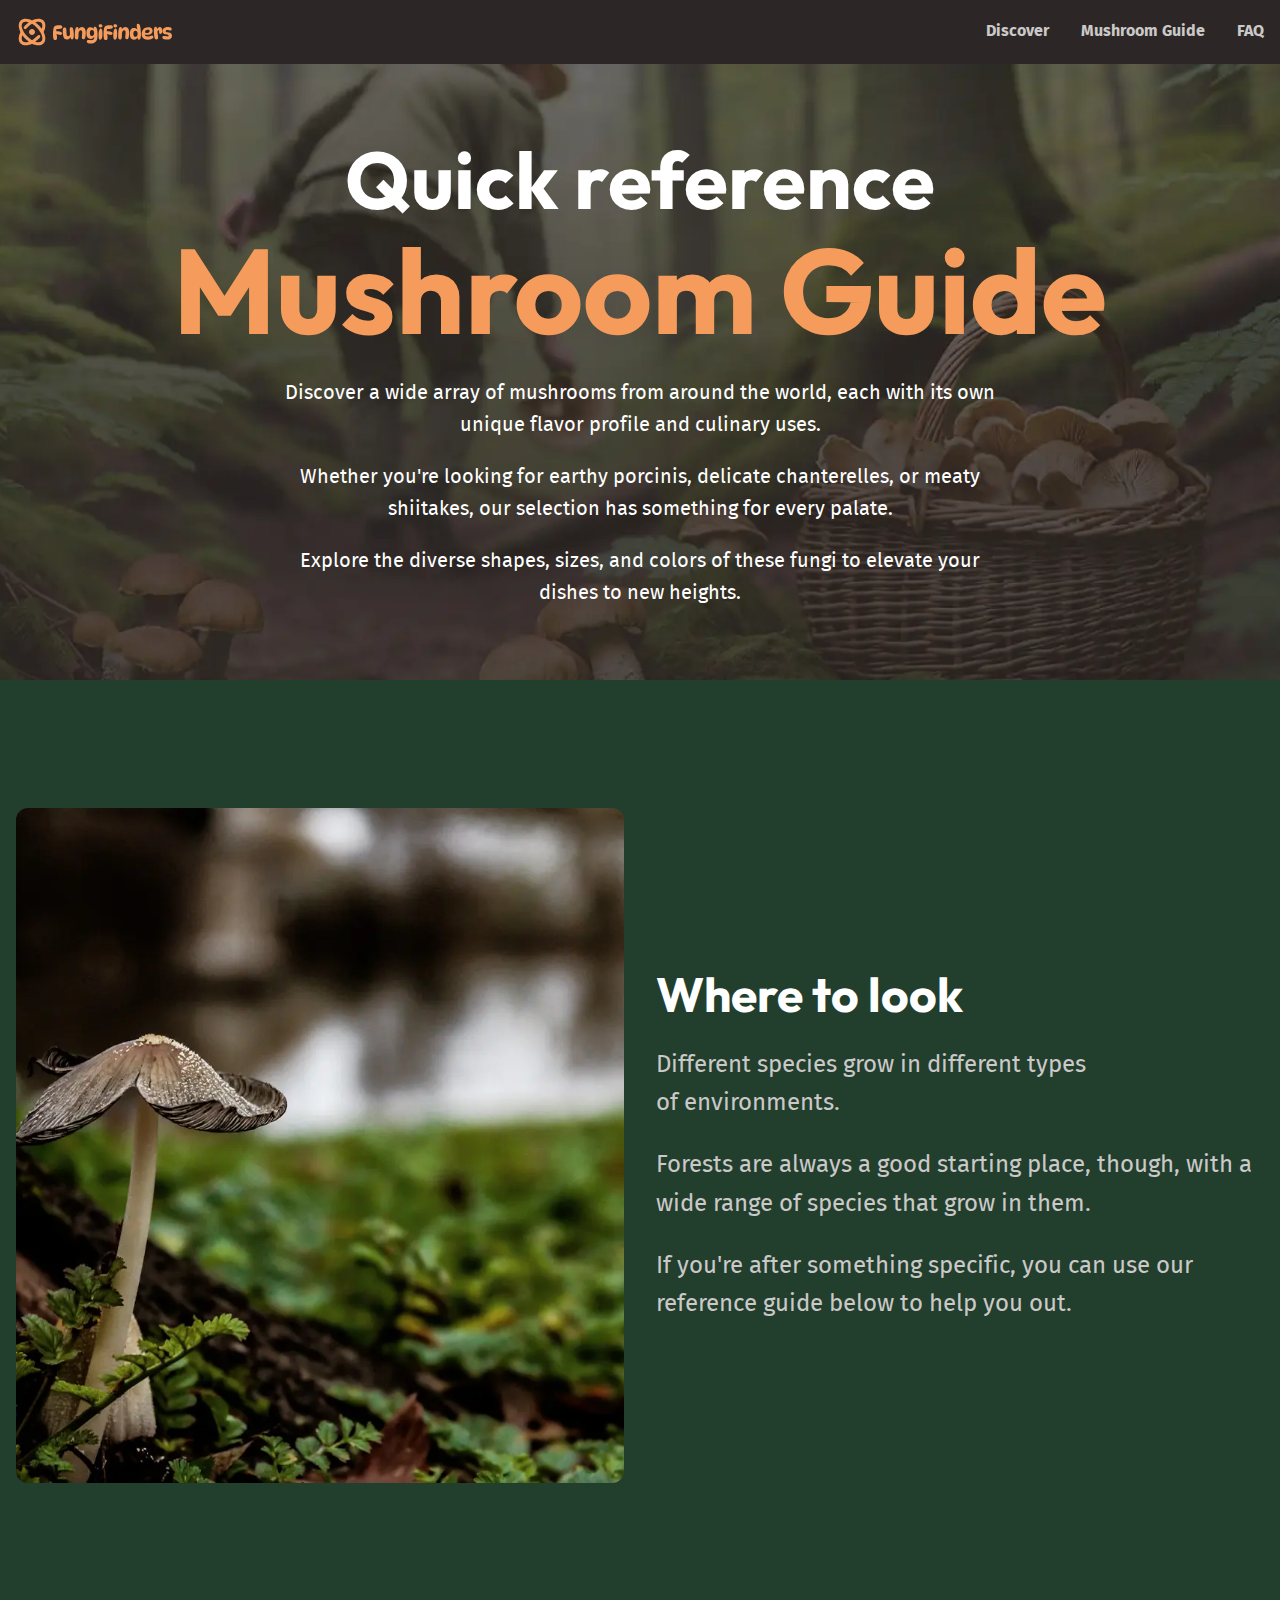
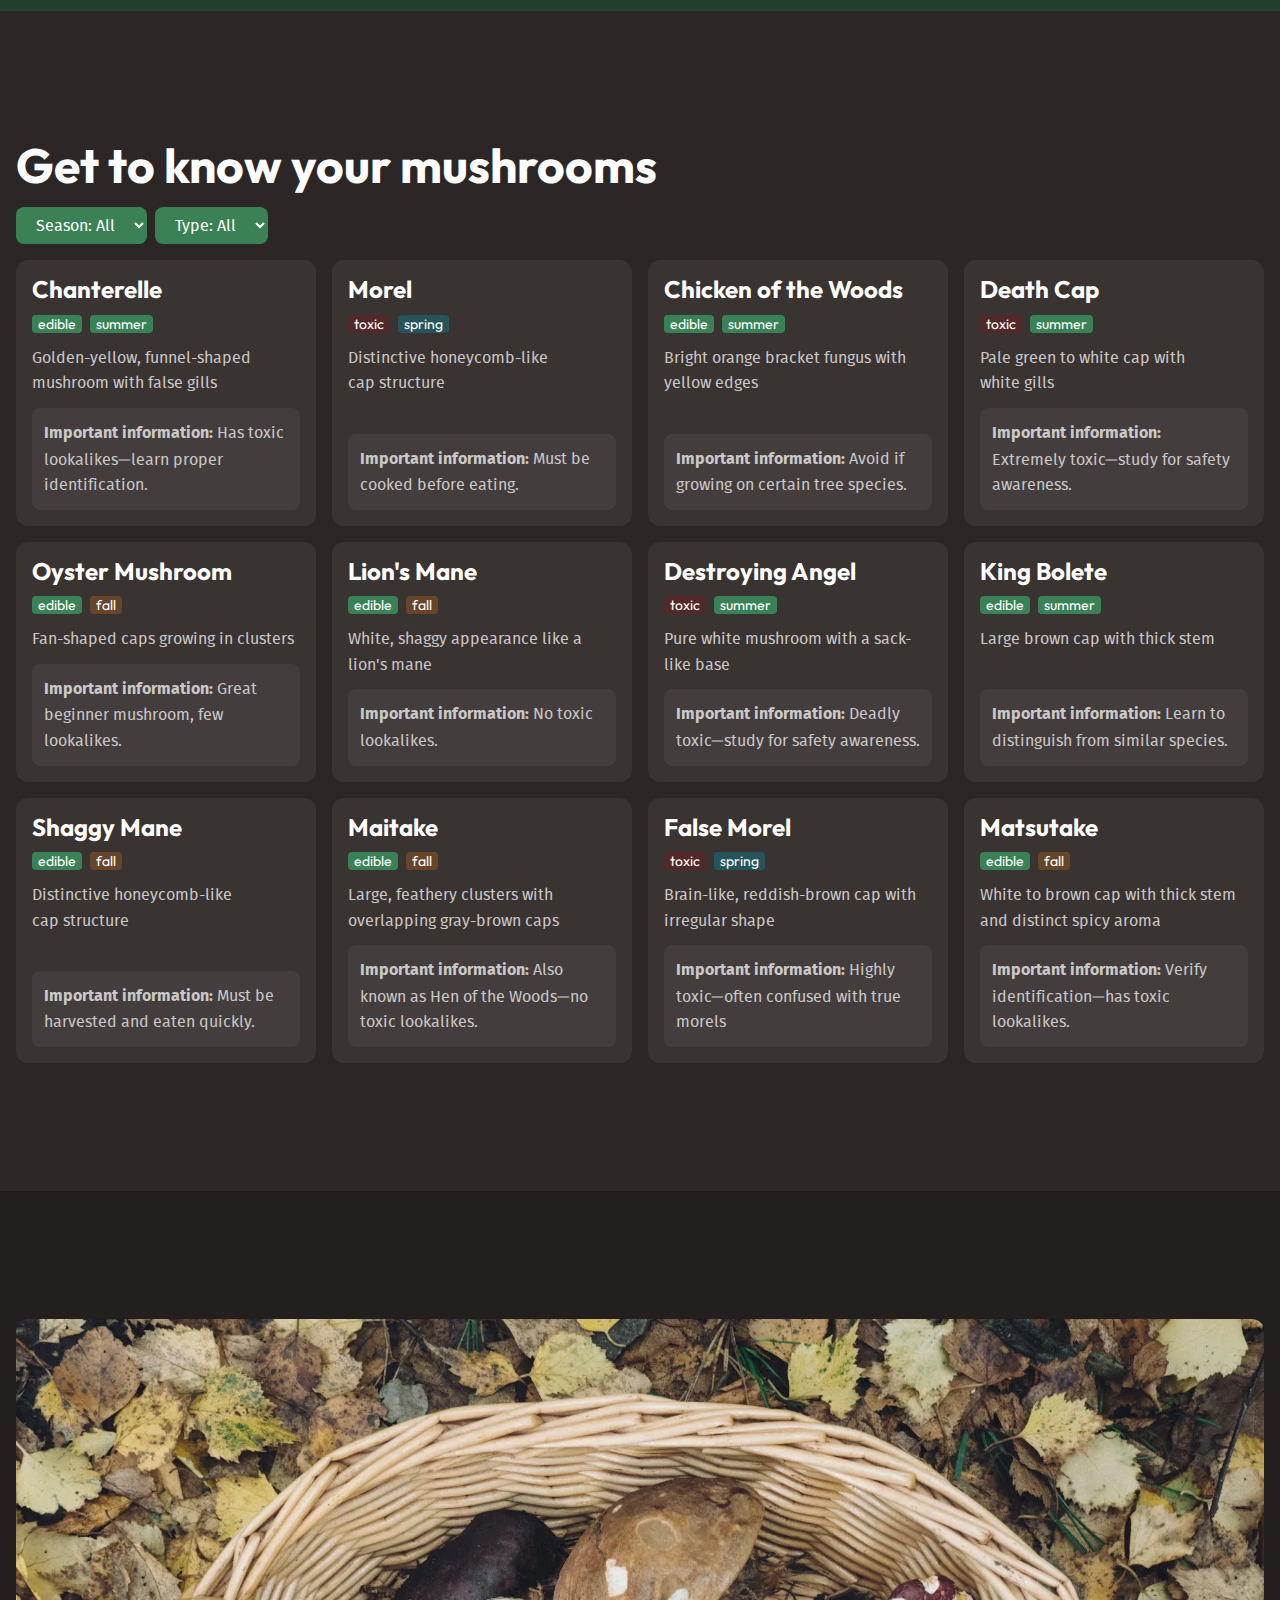
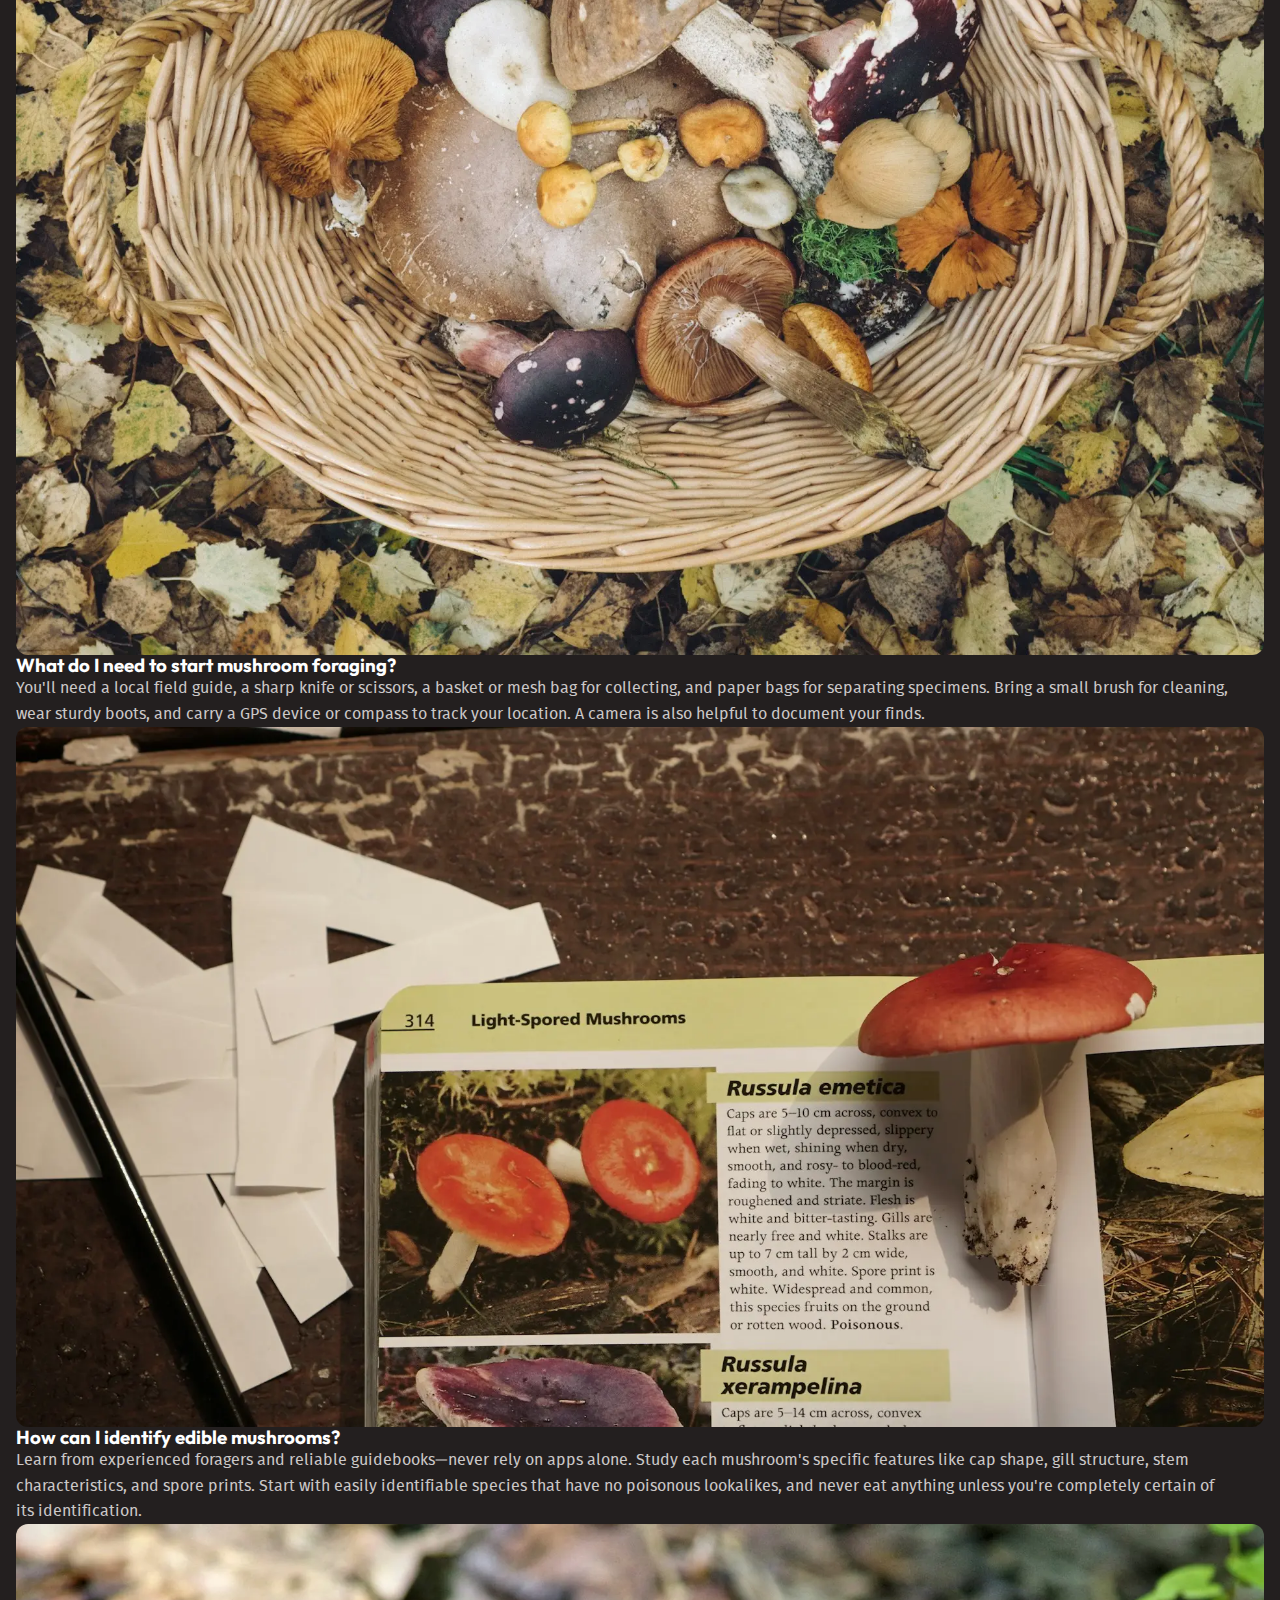
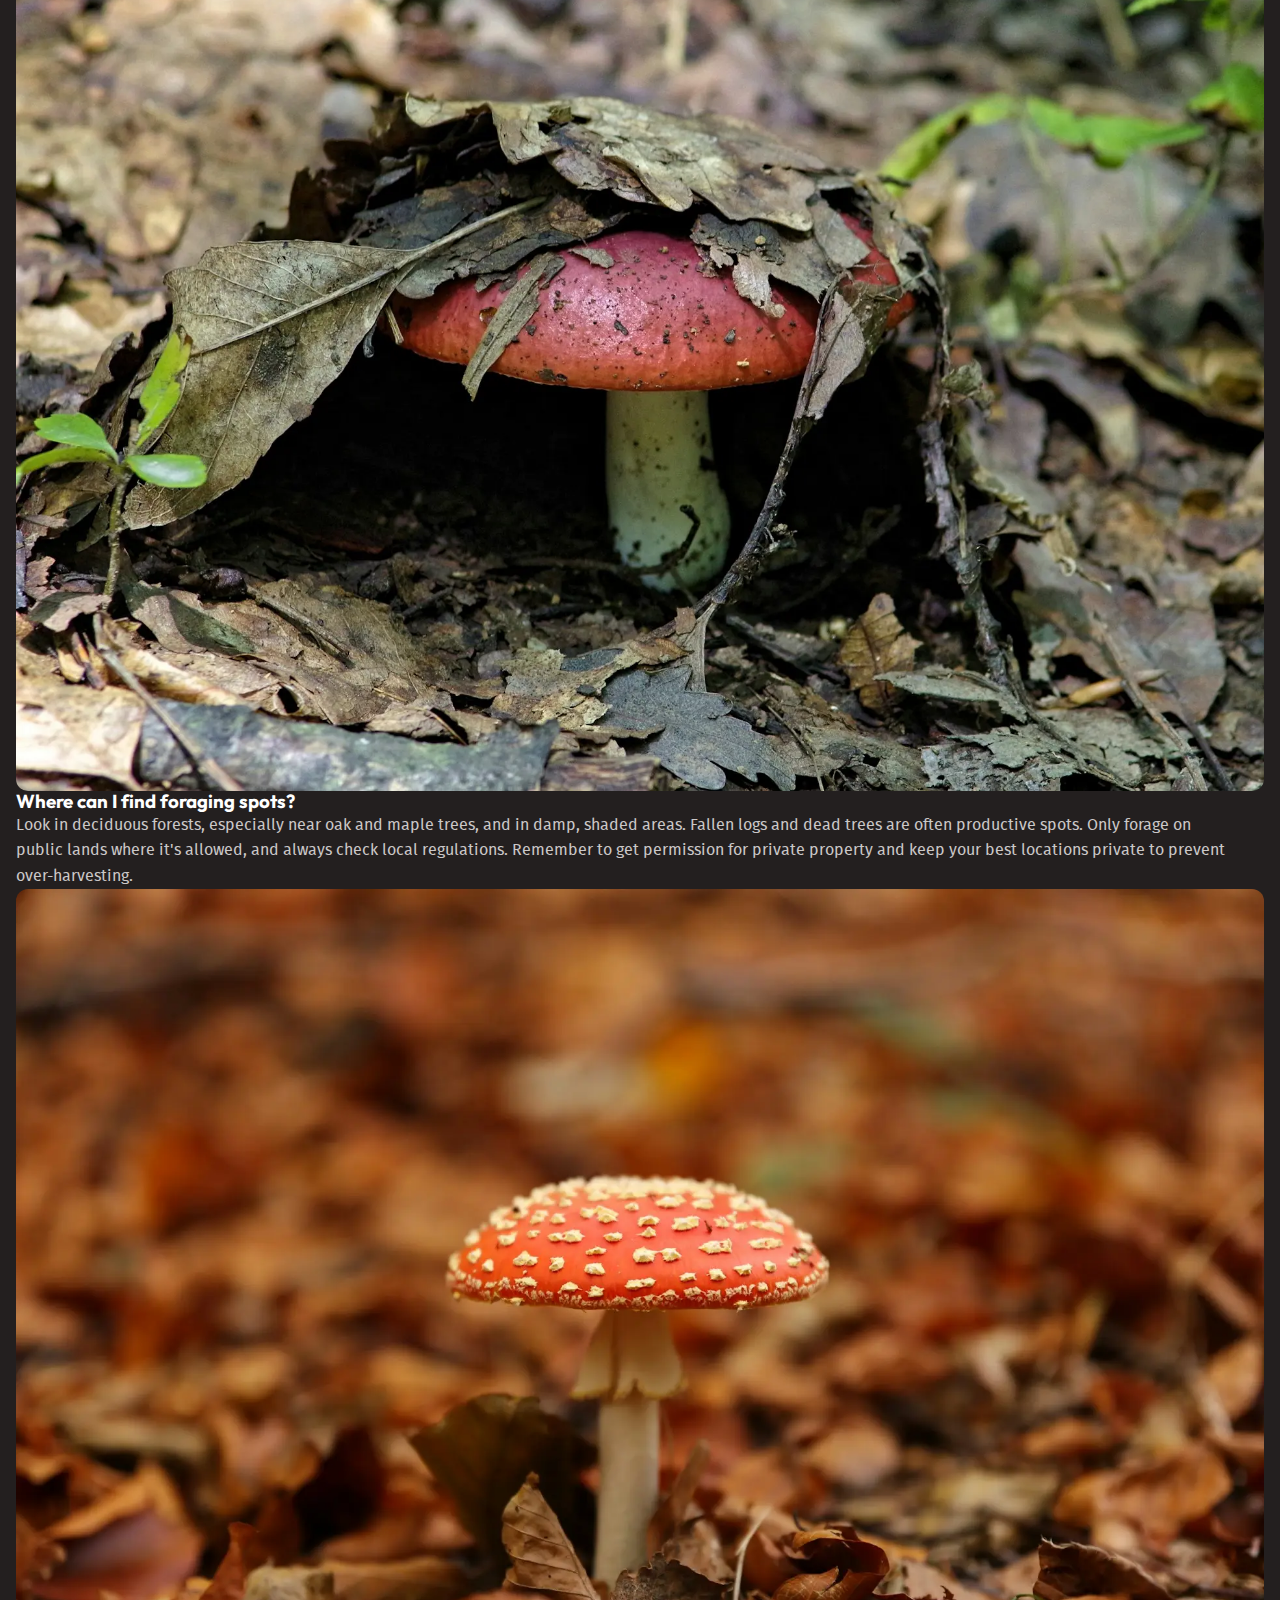
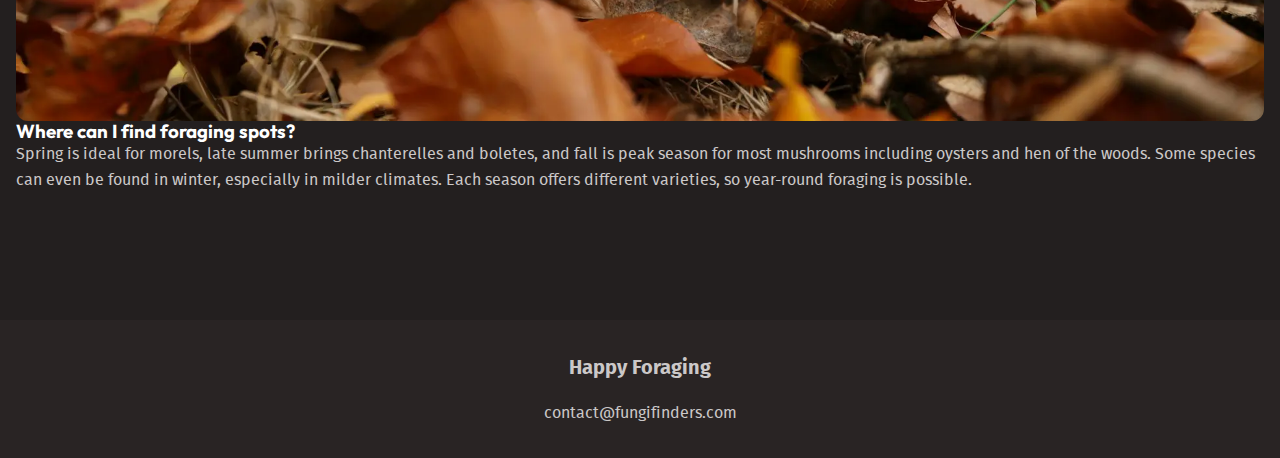
==== mushroom-guide.html @ 1de6a33f "Styles the select boxes used for filtering the mushroom cards." ====
<!DOCTYPE html>
<html lang="en">
<head>
    <meta charset="UTF-8">
    <meta name="viewport" content="width=device-width, initial-scale=1.0">
    <meta http-equiv="Content-Security-Policy" content="default-src 'self'">
    <meta name="description" content="Learn how to identify wild mushrooms and enjoy the pleasures of mushroom foraging.">
    <title>Fungi Finders</title>
    
    <!-- Favicons -->
    <link rel="icon" type="image/png" sizes="16x16" href="assets/favicon-16.png">
    <link rel="icon" type="image/png" sizes="32x32" href="assets/favicon-32.png">
    <link rel="icon" type="image/png" sizes="96x96" href="assets/favicon-96.png">

    <!-- Preloads -->
    <link rel="preload" as="style" href="styles.css" type="text/css">
    <link rel="preload" as="script" href="main.js" type="text/javascript" crossorigin>
    <link rel="preload" as="fetch" href="data/mushrooms.json" type="application/json" crossorigin>

    <link rel="preload" as="image" href="assets/hero.webp" fetchpriority="high" type="image/webp">
    <link rel="preload" as="font" href="fonts/Outfit-VariableFont_wght.woff2" fetchpriority="high" type="font/woff2" crossOrigin>
    <link rel="preload" as="font" href="fonts/FiraSans-Regular.woff2" fetchpriority="high" type="font/woff2" crossOrigin>
    <link rel="preload" as="font" href="fonts/FiraSans-Bold.woff2" type="font/woff2" crossOrigin>

    <!-- Load stylesheets -->
    <link rel="stylesheet" href="styles.css">

    <!-- Load scripts -->
    <script type="module" src="main.js" defer fetchpriority="low"></script>
</head>
<body>
    <a class="skip-to-main" href="#main">Skip to main</a>

    <header class="site-header">
        <div class="site-header-content-wrapper">
            <img src="assets/fungi-finders.svg" width="157" height="32" alt="Fungi Finders">

            <button aria-controls="primary-nav" aria-expanded="false">
                <img src="assets/hamburger.svg" alt="">

                <span class="visually-hidden">Navigation menu</span>
            </button>
    
            <nav id="primary-nav" class="primary-nav">
                <ul role="list">
                    <li class="semantic-only">
                        <a href="index.html">Discover</a>
                    </li>

                    <li class="semantic-only">
                        <a href="mushroom-guide.html">Mushroom Guide</a>
                    </li>

                    <li class="semantic-only">
                        <a href="#">FAQ</a>
                    </li>
                </ul>
            </nav>
        </div>
    </header>

    <main id="main">
        <section class="section flow" data-section-variant="hero" data-section-padding="compact">
            <h1 class="hero-heading">Quick reference <span class="text-color-brand">Mushroom Guide</span></h1>

            <div class="section flow text-color-white" data-content-width="narrow" data-section-variant="subsection">
                <p>Discover a wide array of mushrooms from around the world, each with its own unique flavor profile and culinary uses.</p>

                <p>Whether you're looking for earthy porcinis, delicate chanterelles, or meaty shiitakes, our selection has something for every palate.</p>

                <p>Explore the diverse shapes, sizes, and colors of these fungi to elevate your dishes to new heights.</p>
            </div>
        </section>

        <section class="section" data-section-background-color="accent" data-content-width="wide">
            <div class="equal-columns" data-gap="large" data-vertical-alignment="centered">
                <img
                    src="assets/where-to-look.webp"
                    alt="A light brown mushroom with a wide cap, growing on the forest floor."
                >

                <div class="flow fs-large">
                    <h2 class="section-heading">Where to look</h2>

                    <p>Different species grow in different types of environments.</p>

                    <p>Forests are always a good starting place, though, with a wide range of species that grow in them.</p>

                    <p>If you're after something specific, you can use our reference guide below to help you out.</p>
                </div>
            </div>
        </section>

        <section class="section mushroom-guide flow" data-content-width="wide">
            <h2 class="section-heading">Get to know your mushrooms</h2>

            <search class="flex-group">
                <select name="" id="">
                    <option value="all">Season: All</option>
                    <option value="spring">Spring</option>
                    <option value="summer">Summer</option>
                    <option value="fall">Fall</option>
                </select>

                <select name="" id="">
                    <option value="all">Type: All</option>
                    <option value="edible">Edible</option>
                    <option value="toxic">Toxic</option>
                </select>
            </search>

            <div id="mushroom-guide-cards" class="grid-auto-fit">
                <!-- Informational cards are added here dynamically -->
            </div>
        </section>

        <section
            class="section"
            data-section-background-color="dark"
            data-content-width="wide"
        >
            <article>
                <img
                    src="assets/start-foraging.webp"
                    alt="A woven basket filled with a wide variety of foraged mushrooms."
                >

                <h3>What do I need to start mushroom foraging?</h3>

                <p>You'll need a local field guide, a sharp knife or scissors, a basket or mesh bag for collecting, and paper bags for separating specimens. Bring a small brush for cleaning, wear sturdy boots, and carry a GPS device or compass to track your location. A camera is also helpful to document your finds.</p>
            </article>

            <article>
                <img
                    src="assets/identify-mushrooms.webp"
                    alt="A red capped mushroom with a broad white stalk being compared to a picture in a guidebook."
                >

                <h3>How can I identify edible mushrooms?</h3>

                <p>Learn from experienced foragers and reliable guidebooks&mdash;never rely on apps alone. Study each mushroom's specific features like cap shape, gill structure, stem characteristics, and spore prints. Start with easily identifiable species that have no poisonous lookalikes, and never eat anything unless you're completely certain of its identification.</p>
            </article>

            <article>
                <img
                    src="assets/where-to-find.webp"
                    alt="A red capped mushroom with a broad white stalk poking out from under a pile of dried out leaves."
                >

                <h3>Where can I find foraging spots?</h3>

                <p>Look in deciduous forests, especially near oak and maple trees, and in damp, shaded areas. Fallen logs and dead trees are often productive spots. Only forage on public lands where it's allowed, and always check local regulations. Remember to get permission for private property and keep your best locations private to prevent over-harvesting.</p>
            </article>

            <article>
                <img
                    src="assets/best-seasons.webp"
                    alt="A red capped mushroom with a white spots nestled among autumn leaves on the forest floor."
                >

                <h3>Where can I find foraging spots?</h3>

                <p>Spring is ideal for morels, late summer brings chanterelles and boletes, and fall is peak season for most mushrooms including oysters and hen of the woods. Some species can even be found in winter, especially in milder climates. Each season offers different varieties, so year-round foraging is possible.</p>
            </article>
        </section>
    </main>

    <footer class="site-footer flow">
        <p class="fs-medium fw-bold">Happy Foraging</p>

        <address>
            <a href="mailto:contact@fungifinders.com" class="contact-link">contact@fungifinders.com</a>
        </address>
    </footer>
</body>
</html>
---- styles.css ----
@layer reset {
    :root {
        overscroll-behavior: none;
    }

	*,
	*::before,
	*::after {
		box-sizing: border-box;
	}

	/* https://kilianvalkhof.com/2022/css-html/your-css-reset-needs-text-size-adjust-probably/ */
	html {
		-moz-text-size-adjust: none;
		-webkit-text-size-adjust: none;
		text-size-adjust: none;
	}

	body,
	h1,
	h2,
	h3,
	h4,
	p,
	figure,
	blockquote,
	dl,
	dd {
		margin: 0;
	}

	/* https://www.scottohara.me/blog/2019/01/12/lists-and-safari.html */
	[role="list"] {
		list-style: none;
		margin: 0;
		padding: 0;
	}

	body {
		min-block-size: 100vh;
		line-height: 1.6;
	}

	h1,
	h2,
	h3,
	button,
	input,
	label {
		line-height: 1.1;
	}

	h1,
	h2,
	h3,
	h4 {
		text-wrap: balance;
	}

	p,
	li {
		text-wrap: pretty;
	}

	img,
	picture {
		max-inline-size: 100%;
		display: block;
	}

	input,
	button,
	textarea,
	select {
		font: inherit;
	}
}

@layer base {
	:root {
		--clr-white: hsl(0, 0%, 100%);
        --clr-gray-100: hsl(0, 2%, 79%);
		--clr-brand-400: hsl(25, 88%, 75%);
		--clr-brand-500: hsl(25, 88%, 66%);
		--clr-green-400: hsl(143, 19%, 49%);
		--clr-green-500: hsl(143, 38%, 37%);
		--clr-green-600: hsl(145, 29%, 19%);
		--clr-brown-500: hsl(10, 5%, 25%);
		--clr-brown-600: hsl(9, 7%, 21%);
		--clr-brown-700: hsl(9, 8%, 16%);
		--clr-brown-800: hsl(0, 6%, 15%);
		--clr-brown-900: hsl(0, 6%, 13%);

		--clr-orange-500: hsl(28, 43%, 28%);
		--clr-red-500: hsl(359, 34%, 24%);
		--clr-teal-500: hsl(186, 42%, 25%);

		--ff-body: "Fira Sans", sans-serif;
		--ff-heading: "Outfit", sans-serif;

		--fs-300: 0.875rem;
		--fs-400: 1rem;
		--fs-500: 1.125rem;
		--fs-600: 1.25rem;
		--fs-700: 1.5rem;
		--fs-800: 2rem;
		--fs-900: 3.75rem;
		--fs-1000: 3.75rem;

		@media (width > 760px) {
			--fs-300: 0.875rem;
			--fs-400: 1rem;
			--fs-500: 1.25rem;
			--fs-600: 1.5rem;
			--fs-700: 2rem;
			--fs-800: 3rem;
			--fs-900: 5rem;
			--fs-1000: 7.5rem;
		}
	}

	:root {
		--text-main: var(--clr-gray-100);
		--text-high-contrast: var(--clr-white);
		--text-brand: var(--clr-brand-500);
		--text-brand-light: var(--clr-brand-400);

		--background-accent-light: var(--clr-green-400);
		--background-accent-main: var(--clr-green-500);
		--background-accent-dark: var(--clr-green-600);

		--background-extra-light: var(--clr-brown-500);
		--background-light: var(--clr-brown-600);
		--background-main: var(--clr-brown-700);
		--background-dark: var(--clr-brown-800);
		--background-extra-dark: var(--clr-brown-900);

		--font-size-heading-sm: var(--fs-700);
		--font-size-heading-regular: var(--fs-800);
		--font-size-heading-lg: var(--fs-900);
		--font-size-heading-xl: var(--fs-1000);

		--font-size-sm: var(--fs-300);
		--font-size-regular: var(--fs-400);
		--font-size-md: var(--fs-500);
		--font-size-lg: var(--fs-600);

		--border-radius-1: 0.25rem;
		--border-radius-2: 0.5rem;
		--border-radius-3: 0.75rem;
	}

	@font-face {
		src: url("fonts/Outfit-VariableFont_wght.woff2")
			format("woff2 supports variations"),
			url("fonts/Outfit-VariableFont_wght.woff2")
			format("woff2-variations");
		font-family: "Outfit";
		font-display: swap;
		font-weight: 100 1000;
	}

	@font-face {
		src: url("fonts/FiraSans-Regular.woff2") format("woff2");
		font-family: "Fira Sans";
		font-display: swap;
		font-weight: 400;
	}

	@font-face {
		src: url("fonts/FiraSans-Bold.woff2") format("woff2");
		font-family: "Fira Sans";
		font-display: swap;
		font-weight: 700;
	}

	html {
		font-family: var(--ff-body);
		font-variant-ligatures: none;
		line-height: 1.6;
		width: 100vw;
		overflow-x: clip;
	}

	body {
		width: 100%;
		font-size: var(--fs-400);
		color: var(--text-main);
		background-color: var(--background-main);
		overflow-x: clip;
	}

	h1,
	h2,
	h3,
	h4 {
		font-family: var(--ff-heading);
		font-weight: 700;
		color: var(--text-high-contrast);
	}

	h1 {
		font-size: var(--font-size-lg);
	}

	a {
		color: var(--text-high-contrast);
	}

	a:hover,
	a:focus-visible {
		color: var(--text-brand-light);
	}

	/* Case insensitive selector for all images that do not have a src ending in .svg */
	img:not([src$=".svg" i]) {
		border-radius: var(--border-radius-3);
	}
}

@layer layout {
	:root {
		--gutter-width: 1rem;
		--narrow-column-max-width: 45rem;
		--normal-column-max-width: 70.625rem;
		--wide-column-max-width: 84rem;
	}

	main {
		--full: minmax(var(--gutter-width), 1fr);

		--wide: minmax(
			0,
			calc((var(--wide-column-max-width) - var(--normal-column-max-width)) / 2)
		);

		--normal: minmax(
			0,
			calc(
				(var(--normal-column-max-width) - var(--narrow-column-max-width)) /
				2
			)
		);

		--narrow: min(
			100% -
			var(--gutter-width) *
			2,
			var(--narrow-column-max-width)
		);

		display: grid;
		grid-template-columns:
			[full-width-start] var(--full)
			[wide-start] var(--wide)
			[normal-start] var(--normal)
			[narrow-start] var(--narrow) [narrow-end]
			var(--normal) [normal-end]
			var(--wide) [wide-end]
			var(--full) [full-width-end];
		
		& > * {
			grid-column: full-width;
		}
	}

	.equal-columns {
		display: grid;
		gap: var(--equal-columns-gap, 1.5rem);
		align-items: var(--equal-columns-vertical-alignment, stretch);

		@media screen and (width > 760px) {
			grid-auto-flow: column;
			grid-auto-columns: 1fr;
		}

		&[data-gap="large"] {
			--equal-columns-gap: 2rem;
		}

		&[data-vertical-alignment="centered"] {
			--equal-columns-vertical-alignment: center;
		}
	}
	
	.flex-group {
		display: flex;
		flex-wrap: wrap;
		gap: 0.5rem;
	}

	/* Selects everything but the first child element of flow */
	.flow > * + * {
		margin-block-start: 1em;
	}

	.grid-auto-fit {
		display: grid;
		gap: 1rem;
		grid-template-columns: repeat(auto-fit, minmax(min(18rem, 100%), 1fr));
	}

	.site-footer,
	.site-header {
		width: 100%;
	}

	.section {
		--padding-block: 3.75rem;

		display: grid;
		grid-template-columns: subgrid;
		padding-block: var(--padding-block);

		& > * {
			grid-column: normal;
		}

		&[data-content-width="narrow"] > * {
			grid-column: narrow;
		}

		&[data-content-width="normal"] > * {
			grid-column: normal;
		}

		&[data-content-width="wide"] > * {
			grid-column: wide;
		}

		&[data-content-width="full-width"] > * {
			grid-column: full-width;
		}

		@media screen and (width > 760px) {
			--padding-block: 8rem;

			&[data-section-padding="compact"] {
				--padding-block: 4.5rem;
			}
		}
	}
}

@layer components {
	select {
		padding: 0.5rem 1rem;
		color: var(--text-high-contrast);
		background-color: var(--background-accent-main);
		border: 0;
		border-radius: var(--border-radius-2);
	}

	.card {
		display: flex;
		flex-direction: column;
		gap: var(--card-gap, 1rem);
		padding: 1rem;
		background-color: var(--background-light);
		border-radius: var(--border-radius-3);

		img {
			width: 100%;
			height: auto;
			border-radius: var(--border-radius-2);
		}
	}

	.card-heading {
		font-size: var(--card-title-font-size, var(--font-size-heading-sm));
		font-weight: 700;
		color: var(--card-title-color, var(--text-brand));
	}

	.card-list {
		margin: 0;
		margin-block-start: 2rem;
		padding: 0;
		list-style: none;
	}

	.cta-button {
		display: block;
		width: fit-content;
		padding-inline: 1.3125rem;
		padding-block: 0.625rem;
		line-height: 1;
		font-family: var(--ff-heading);
		font-size: var(--font-size-md);
		font-weight: 700;
		text-decoration: none;
		background-color: var(--background-accent-main);
		border-radius: var(--border-radius-1);
		cursor: pointer;
		transition: background-color 0.15s ease-in-out;

		&:focus-visible,
		&:hover {
			color: var(--text-high-contrast);
			background-color: var(--background-accent-light);
		}
	}

	.cta-image {
		width: 100%;
		height: auto;
	}

	.mushroom-guide {
		--card-gap: 0.75rem;
		--card-title-font-size: var(--font-size-lg);
		--card-title-color: var(--text-high-contrast);

		li {
			padding: 0.125rem 0.375rem;
			font-family: var(--ff-heading);
			font-size: var(--font-size-sm);
			line-height: 1;
			color: var(--text-high-contrast);
			border-radius: var(--border-radius-1);
			background-color: var(--background-accent-main);

			&[data-season="fall"] {
				background-color: var(--clr-orange-500);
			}

			&[data-season="spring"] {
				background-color: var(--clr-teal-500);
			}

			&[data-toxicity="toxic"] {
				background-color: var(--clr-red-500);
			}
		}
	}

	.mushroom-card__notes {
		margin-block-start: auto;
		padding: 0.75rem;
		font-weight: 400;
		background: var(--background-extra-light);
		border-radius: var(--border-radius-2);

		span {
			font-weight: 700;
		}
	}

    .primary-nav {
		ul {
			display: flex;
			list-style: none;
			gap: 2rem;
			font-size: var(--font-size-regular);
		}

		a {
			color: var(--text-main);
			font-weight: 600;
			text-decoration: none;
		}

		@media screen and (width < 760px) {
			display: none;
			position: absolute;
			top: 0;
			right: 0;
			z-index: 10;
			padding: 2rem;
			font-family: var(--ff-heading);
			font-size: var(--font-size-lg);
			font-weight: 700;
			background-color: var(--background-accent-main);
			border-end-start-radius: var(--border-radius-3);

			ul {
				flex-direction: column;
				gap: 0;
			}

			li:not(:first-child) a {
				margin-block-start: 1.5rem;
				padding-block-start: 1.5rem;
				border-block-start: 2px solid var(--background-accent-light);
			}

			/* Selects the primary navigation when aria-expanded is set to true on the nav button */
			[aria-expanded="true"] ~ & {
				display: block;
			}
		}
    }

	[aria-controls="primary-nav"] {
		z-index: 100;
		background: transparent;
		border: 0;
		cursor: pointer;
		display: none;

		@media screen and (width < 760px){
			display: block;
		}
	}

	.section {
		background-color: var(--background-main);

		&[data-section-variant="hero"] {
			background-image: url("assets/hero.webp");
			background-size: cover;
			background-position: center;
			text-align: center;
			font-size: var(--font-size-md);
		}

		&[data-section-variant="subsection"] {
			background: transparent;
			padding: 0;
		}

		&[data-section-background-color="accent"] {
			background-color: var(--background-accent-dark);
		}

		&[data-section-background-color="dark"] {
			background-color: var(--background-extra-dark);
		}
	}

	.site-header {
		background-color: var(--background-main);
	}

	.site-header-content-wrapper {
		display: flex;
		justify-content: space-between;
		align-items: center;
		max-width: min(
			100% -
			var(--gutter-width) *
			2,
			var(--wide-column-max-width)
		);
		padding-block: 1rem;
		margin: auto;
	}

	.skip-to-main {
		position: absolute;
		top: 5rem;
		left: 1rem;
		padding: 1rem;
		color: var(--clr-white);
		text-decoration: none;
		background-color: var(--background-accent-main);
		border-radius: var(--border-radius-2);

		&:not(:focus) {
			position: absolute;
			height: 1px;
			width: 1px;
			white-space: nowrap;
			overflow: hidden;
			clip: rect(0 0 0 0);
			clip-path: inset(50%);
		}
	}

	/* FOOTER STYLES */
	.site-footer {
		padding-block: 2rem;
		text-align: center;
		background-color: var(--background-dark);
	}

	.contact-link {
		text-decoration: none;
		font-size: var(--font-size-regular);
		font-style: normal;
		font-weight: 400;
		color: var(--text-main);
	}
}

@layer utilities {
	.fs-medium {
		font-size: var(--font-size-md);
	}

	.fs-large {
		font-size: var(--font-size-lg);
	}

	.fw-bold {
		font-weight: 700;
	}

	.hero-heading {
		font-size: var(--font-size-heading-lg);

		span {
			display: block;
			font-size: var(--font-size-heading-xl);
		}
	}

	.section-heading {
		font-size: var(--font-size-heading-regular);
	}

	.semantic-only {
		display: contents;
	}

	.text-color-brand {
		color: var(--text-brand);
	}

	.text-color-white {
		color: var(--text-high-contrast);
	}
	
	.text-centered {
		text-align: center;
	}

	.visually-hidden {
		position: absolute;
		height: 1px;
		width: 1px;
		white-space: nowrap;
		overflow: hidden;
		clip: rect(0 0 0 0);
		clip-path: inset(50%);
	}
}
---- styles.css ----
@layer reset {
    :root {
        overscroll-behavior: none;
    }

	*,
	*::before,
	*::after {
		box-sizing: border-box;
	}

	/* https://kilianvalkhof.com/2022/css-html/your-css-reset-needs-text-size-adjust-probably/ */
	html {
		-moz-text-size-adjust: none;
		-webkit-text-size-adjust: none;
		text-size-adjust: none;
	}

	body,
	h1,
	h2,
	h3,
	h4,
	p,
	figure,
	blockquote,
	dl,
	dd {
		margin: 0;
	}

	/* https://www.scottohara.me/blog/2019/01/12/lists-and-safari.html */
	[role="list"] {
		list-style: none;
		margin: 0;
		padding: 0;
	}

	body {
		min-block-size: 100vh;
		line-height: 1.6;
	}

	h1,
	h2,
	h3,
	button,
	input,
	label {
		line-height: 1.1;
	}

	h1,
	h2,
	h3,
	h4 {
		text-wrap: balance;
	}

	p,
	li {
		text-wrap: pretty;
	}

	img,
	picture {
		max-inline-size: 100%;
		display: block;
	}

	input,
	button,
	textarea,
	select {
		font: inherit;
	}
}

@layer base {
	:root {
		--clr-white: hsl(0, 0%, 100%);
        --clr-gray-100: hsl(0, 2%, 79%);
		--clr-brand-400: hsl(25, 88%, 75%);
		--clr-brand-500: hsl(25, 88%, 66%);
		--clr-green-400: hsl(143, 19%, 49%);
		--clr-green-500: hsl(143, 38%, 37%);
		--clr-green-600: hsl(145, 29%, 19%);
		--clr-brown-500: hsl(10, 5%, 25%);
		--clr-brown-600: hsl(9, 7%, 21%);
		--clr-brown-700: hsl(9, 8%, 16%);
		--clr-brown-800: hsl(0, 6%, 15%);
		--clr-brown-900: hsl(0, 6%, 13%);

		--clr-orange-500: hsl(28, 43%, 28%);
		--clr-red-500: hsl(359, 34%, 24%);
		--clr-teal-500: hsl(186, 42%, 25%);

		--ff-body: "Fira Sans", sans-serif;
		--ff-heading: "Outfit", sans-serif;

		--fs-300: 0.875rem;
		--fs-400: 1rem;
		--fs-500: 1.125rem;
		--fs-600: 1.25rem;
		--fs-700: 1.5rem;
		--fs-800: 2rem;
		--fs-900: 3.75rem;
		--fs-1000: 3.75rem;

		@media (width > 760px) {
			--fs-300: 0.875rem;
			--fs-400: 1rem;
			--fs-500: 1.25rem;
			--fs-600: 1.5rem;
			--fs-700: 2rem;
			--fs-800: 3rem;
			--fs-900: 5rem;
			--fs-1000: 7.5rem;
		}
	}

	:root {
		--text-main: var(--clr-gray-100);
		--text-high-contrast: var(--clr-white);
		--text-brand: var(--clr-brand-500);
		--text-brand-light: var(--clr-brand-400);

		--background-accent-light: var(--clr-green-400);
		--background-accent-main: var(--clr-green-500);
		--background-accent-dark: var(--clr-green-600);

		--background-extra-light: var(--clr-brown-500);
		--background-light: var(--clr-brown-600);
		--background-main: var(--clr-brown-700);
		--background-dark: var(--clr-brown-800);
		--background-extra-dark: var(--clr-brown-900);

		--font-size-heading-sm: var(--fs-700);
		--font-size-heading-regular: var(--fs-800);
		--font-size-heading-lg: var(--fs-900);
		--font-size-heading-xl: var(--fs-1000);

		--font-size-sm: var(--fs-300);
		--font-size-regular: var(--fs-400);
		--font-size-md: var(--fs-500);
		--font-size-lg: var(--fs-600);

		--border-radius-1: 0.25rem;
		--border-radius-2: 0.5rem;
		--border-radius-3: 0.75rem;
	}

	@font-face {
		src: url("fonts/Outfit-VariableFont_wght.woff2")
			format("woff2 supports variations"),
			url("fonts/Outfit-VariableFont_wght.woff2")
			format("woff2-variations");
		font-family: "Outfit";
		font-display: swap;
		font-weight: 100 1000;
	}

	@font-face {
		src: url("fonts/FiraSans-Regular.woff2") format("woff2");
		font-family: "Fira Sans";
		font-display: swap;
		font-weight: 400;
	}

	@font-face {
		src: url("fonts/FiraSans-Bold.woff2") format("woff2");
		font-family: "Fira Sans";
		font-display: swap;
		font-weight: 700;
	}

	html {
		font-family: var(--ff-body);
		font-variant-ligatures: none;
		line-height: 1.6;
		width: 100vw;
		overflow-x: clip;
	}

	body {
		width: 100%;
		font-size: var(--fs-400);
		color: var(--text-main);
		background-color: var(--background-main);
		overflow-x: clip;
	}

	h1,
	h2,
	h3,
	h4 {
		font-family: var(--ff-heading);
		font-weight: 700;
		color: var(--text-high-contrast);
	}

	h1 {
		font-size: var(--font-size-lg);
	}

	a {
		color: var(--text-high-contrast);
	}

	a:hover,
	a:focus-visible {
		color: var(--text-brand-light);
	}

	/* Case insensitive selector for all images that do not have a src ending in .svg */
	img:not([src$=".svg" i]) {
		border-radius: var(--border-radius-3);
	}
}

@layer layout {
	:root {
		--gutter-width: 1rem;
		--narrow-column-max-width: 45rem;
		--normal-column-max-width: 70.625rem;
		--wide-column-max-width: 84rem;
	}

	main {
		--full: minmax(var(--gutter-width), 1fr);

		--wide: minmax(
			0,
			calc((var(--wide-column-max-width) - var(--normal-column-max-width)) / 2)
		);

		--normal: minmax(
			0,
			calc(
				(var(--normal-column-max-width) - var(--narrow-column-max-width)) /
				2
			)
		);

		--narrow: min(
			100% -
			var(--gutter-width) *
			2,
			var(--narrow-column-max-width)
		);

		display: grid;
		grid-template-columns:
			[full-width-start] var(--full)
			[wide-start] var(--wide)
			[normal-start] var(--normal)
			[narrow-start] var(--narrow) [narrow-end]
			var(--normal) [normal-end]
			var(--wide) [wide-end]
			var(--full) [full-width-end];
		
		& > * {
			grid-column: full-width;
		}
	}

	.equal-columns {
		display: grid;
		gap: var(--equal-columns-gap, 1.5rem);
		align-items: var(--equal-columns-vertical-alignment, stretch);

		@media screen and (width > 760px) {
			grid-auto-flow: column;
			grid-auto-columns: 1fr;
		}

		&[data-gap="large"] {
			--equal-columns-gap: 2rem;
		}

		&[data-vertical-alignment="centered"] {
			--equal-columns-vertical-alignment: center;
		}
	}
	
	.flex-group {
		display: flex;
		flex-wrap: wrap;
		gap: 0.5rem;
	}

	/* Selects everything but the first child element of flow */
	.flow > * + * {
		margin-block-start: 1em;
	}

	.grid-auto-fit {
		display: grid;
		gap: 1rem;
		grid-template-columns: repeat(auto-fit, minmax(min(18rem, 100%), 1fr));
	}

	.site-footer,
	.site-header {
		width: 100%;
	}

	.section {
		--padding-block: 3.75rem;

		display: grid;
		grid-template-columns: subgrid;
		padding-block: var(--padding-block);

		& > * {
			grid-column: normal;
		}

		&[data-content-width="narrow"] > * {
			grid-column: narrow;
		}

		&[data-content-width="normal"] > * {
			grid-column: normal;
		}

		&[data-content-width="wide"] > * {
			grid-column: wide;
		}

		&[data-content-width="full-width"] > * {
			grid-column: full-width;
		}

		@media screen and (width > 760px) {
			--padding-block: 8rem;

			&[data-section-padding="compact"] {
				--padding-block: 4.5rem;
			}
		}
	}
}

@layer components {
	select {
		padding: 0.5rem 1rem;
		color: var(--text-high-contrast);
		background-color: var(--background-accent-main);
		border: 0;
		border-radius: var(--border-radius-2);
	}

	.card {
		display: flex;
		flex-direction: column;
		gap: var(--card-gap, 1rem);
		padding: 1rem;
		background-color: var(--background-light);
		border-radius: var(--border-radius-3);

		img {
			width: 100%;
			height: auto;
			border-radius: var(--border-radius-2);
		}
	}

	.card-heading {
		font-size: var(--card-title-font-size, var(--font-size-heading-sm));
		font-weight: 700;
		color: var(--card-title-color, var(--text-brand));
	}

	.card-list {
		margin: 0;
		margin-block-start: 2rem;
		padding: 0;
		list-style: none;
	}

	.cta-button {
		display: block;
		width: fit-content;
		padding-inline: 1.3125rem;
		padding-block: 0.625rem;
		line-height: 1;
		font-family: var(--ff-heading);
		font-size: var(--font-size-md);
		font-weight: 700;
		text-decoration: none;
		background-color: var(--background-accent-main);
		border-radius: var(--border-radius-1);
		cursor: pointer;
		transition: background-color 0.15s ease-in-out;

		&:focus-visible,
		&:hover {
			color: var(--text-high-contrast);
			background-color: var(--background-accent-light);
		}
	}

	.cta-image {
		width: 100%;
		height: auto;
	}

	.mushroom-guide {
		--card-gap: 0.75rem;
		--card-title-font-size: var(--font-size-lg);
		--card-title-color: var(--text-high-contrast);

		li {
			padding: 0.125rem 0.375rem;
			font-family: var(--ff-heading);
			font-size: var(--font-size-sm);
			line-height: 1;
			color: var(--text-high-contrast);
			border-radius: var(--border-radius-1);
			background-color: var(--background-accent-main);

			&[data-season="fall"] {
				background-color: var(--clr-orange-500);
			}

			&[data-season="spring"] {
				background-color: var(--clr-teal-500);
			}

			&[data-toxicity="toxic"] {
				background-color: var(--clr-red-500);
			}
		}
	}

	.mushroom-card__notes {
		margin-block-start: auto;
		padding: 0.75rem;
		font-weight: 400;
		background: var(--background-extra-light);
		border-radius: var(--border-radius-2);

		span {
			font-weight: 700;
		}
	}

    .primary-nav {
		ul {
			display: flex;
			list-style: none;
			gap: 2rem;
			font-size: var(--font-size-regular);
		}

		a {
			color: var(--text-main);
			font-weight: 600;
			text-decoration: none;
		}

		@media screen and (width < 760px) {
			display: none;
			position: absolute;
			top: 0;
			right: 0;
			z-index: 10;
			padding: 2rem;
			font-family: var(--ff-heading);
			font-size: var(--font-size-lg);
			font-weight: 700;
			background-color: var(--background-accent-main);
			border-end-start-radius: var(--border-radius-3);

			ul {
				flex-direction: column;
				gap: 0;
			}

			li:not(:first-child) a {
				margin-block-start: 1.5rem;
				padding-block-start: 1.5rem;
				border-block-start: 2px solid var(--background-accent-light);
			}

			/* Selects the primary navigation when aria-expanded is set to true on the nav button */
			[aria-expanded="true"] ~ & {
				display: block;
			}
		}
    }

	[aria-controls="primary-nav"] {
		z-index: 100;
		background: transparent;
		border: 0;
		cursor: pointer;
		display: none;

		@media screen and (width < 760px){
			display: block;
		}
	}

	.section {
		background-color: var(--background-main);

		&[data-section-variant="hero"] {
			background-image: url("assets/hero.webp");
			background-size: cover;
			background-position: center;
			text-align: center;
			font-size: var(--font-size-md);
		}

		&[data-section-variant="subsection"] {
			background: transparent;
			padding: 0;
		}

		&[data-section-background-color="accent"] {
			background-color: var(--background-accent-dark);
		}

		&[data-section-background-color="dark"] {
			background-color: var(--background-extra-dark);
		}
	}

	.site-header {
		background-color: var(--background-main);
	}

	.site-header-content-wrapper {
		display: flex;
		justify-content: space-between;
		align-items: center;
		max-width: min(
			100% -
			var(--gutter-width) *
			2,
			var(--wide-column-max-width)
		);
		padding-block: 1rem;
		margin: auto;
	}

	.skip-to-main {
		position: absolute;
		top: 5rem;
		left: 1rem;
		padding: 1rem;
		color: var(--clr-white);
		text-decoration: none;
		background-color: var(--background-accent-main);
		border-radius: var(--border-radius-2);

		&:not(:focus) {
			position: absolute;
			height: 1px;
			width: 1px;
			white-space: nowrap;
			overflow: hidden;
			clip: rect(0 0 0 0);
			clip-path: inset(50%);
		}
	}

	/* FOOTER STYLES */
	.site-footer {
		padding-block: 2rem;
		text-align: center;
		background-color: var(--background-dark);
	}

	.contact-link {
		text-decoration: none;
		font-size: var(--font-size-regular);
		font-style: normal;
		font-weight: 400;
		color: var(--text-main);
	}
}

@layer utilities {
	.fs-medium {
		font-size: var(--font-size-md);
	}

	.fs-large {
		font-size: var(--font-size-lg);
	}

	.fw-bold {
		font-weight: 700;
	}

	.hero-heading {
		font-size: var(--font-size-heading-lg);

		span {
			display: block;
			font-size: var(--font-size-heading-xl);
		}
	}

	.section-heading {
		font-size: var(--font-size-heading-regular);
	}

	.semantic-only {
		display: contents;
	}

	.text-color-brand {
		color: var(--text-brand);
	}

	.text-color-white {
		color: var(--text-high-contrast);
	}
	
	.text-centered {
		text-align: center;
	}

	.visually-hidden {
		position: absolute;
		height: 1px;
		width: 1px;
		white-space: nowrap;
		overflow: hidden;
		clip: rect(0 0 0 0);
		clip-path: inset(50%);
	}
}
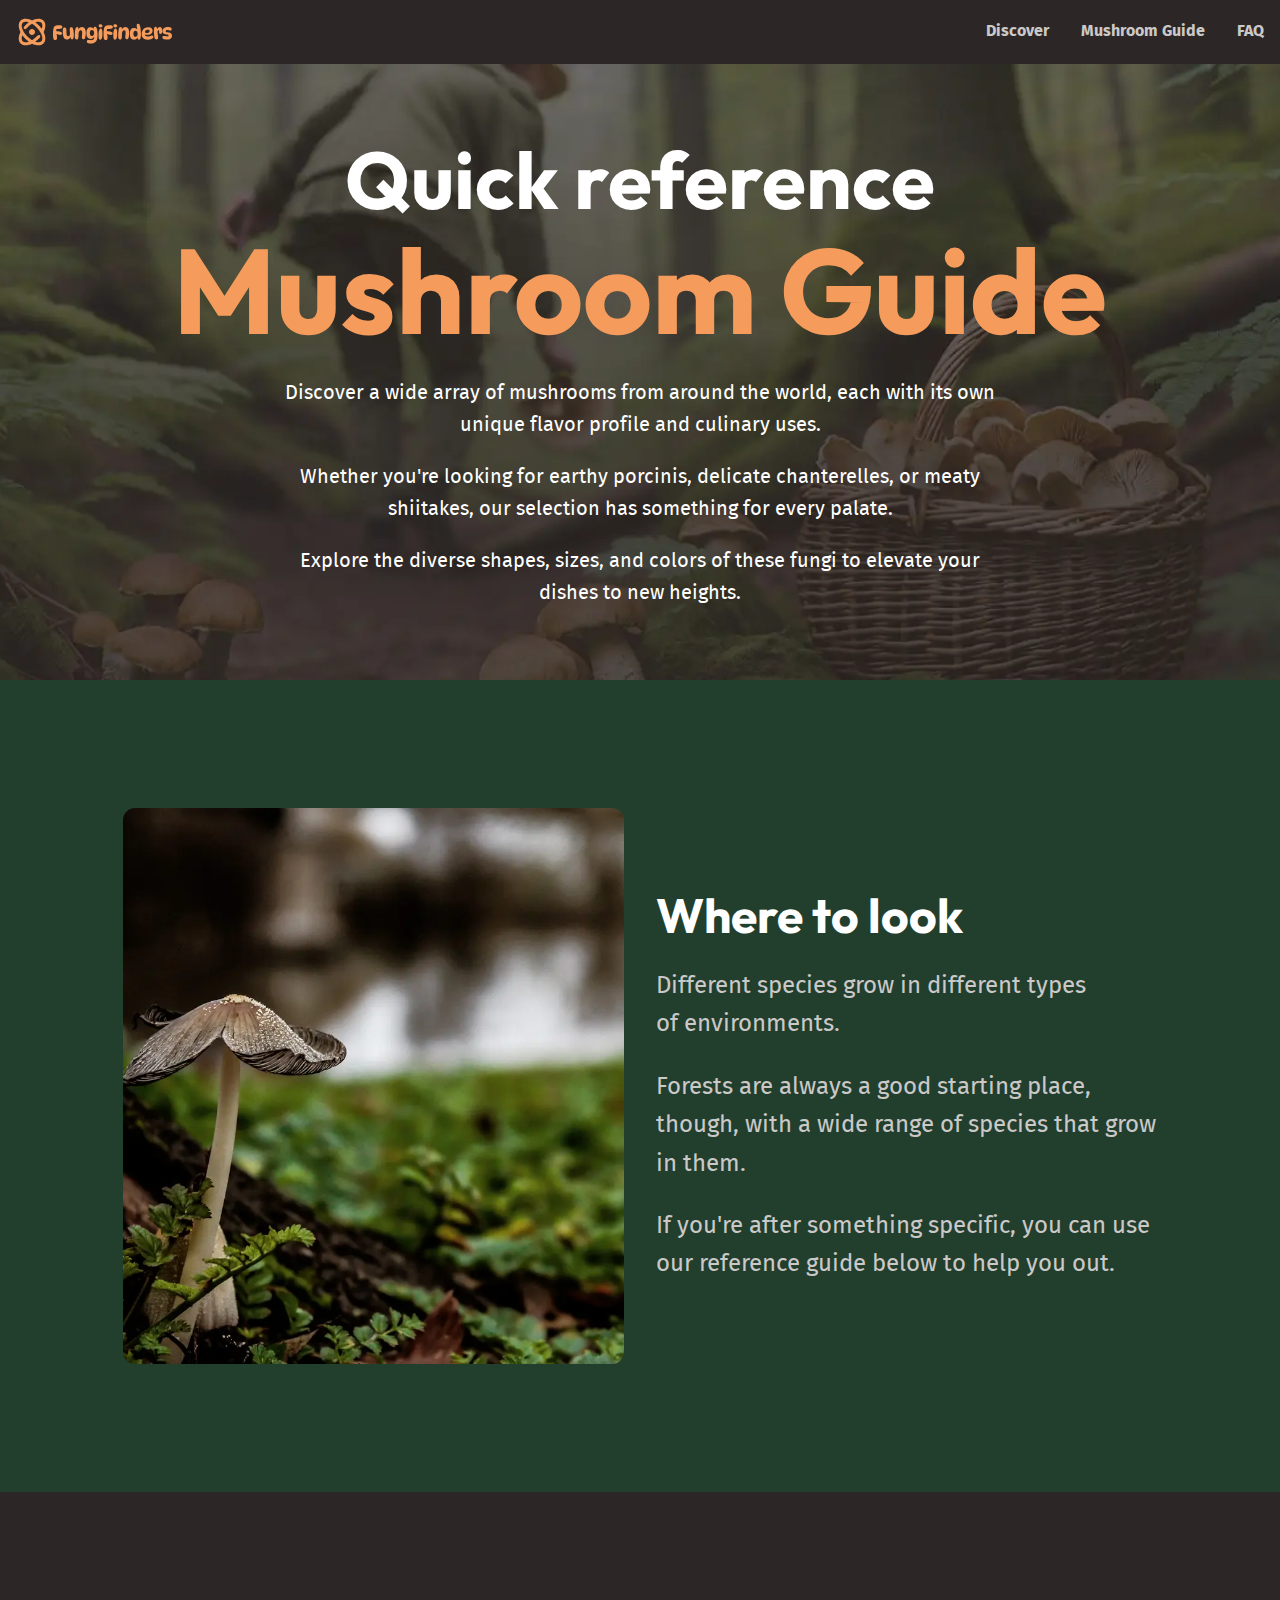
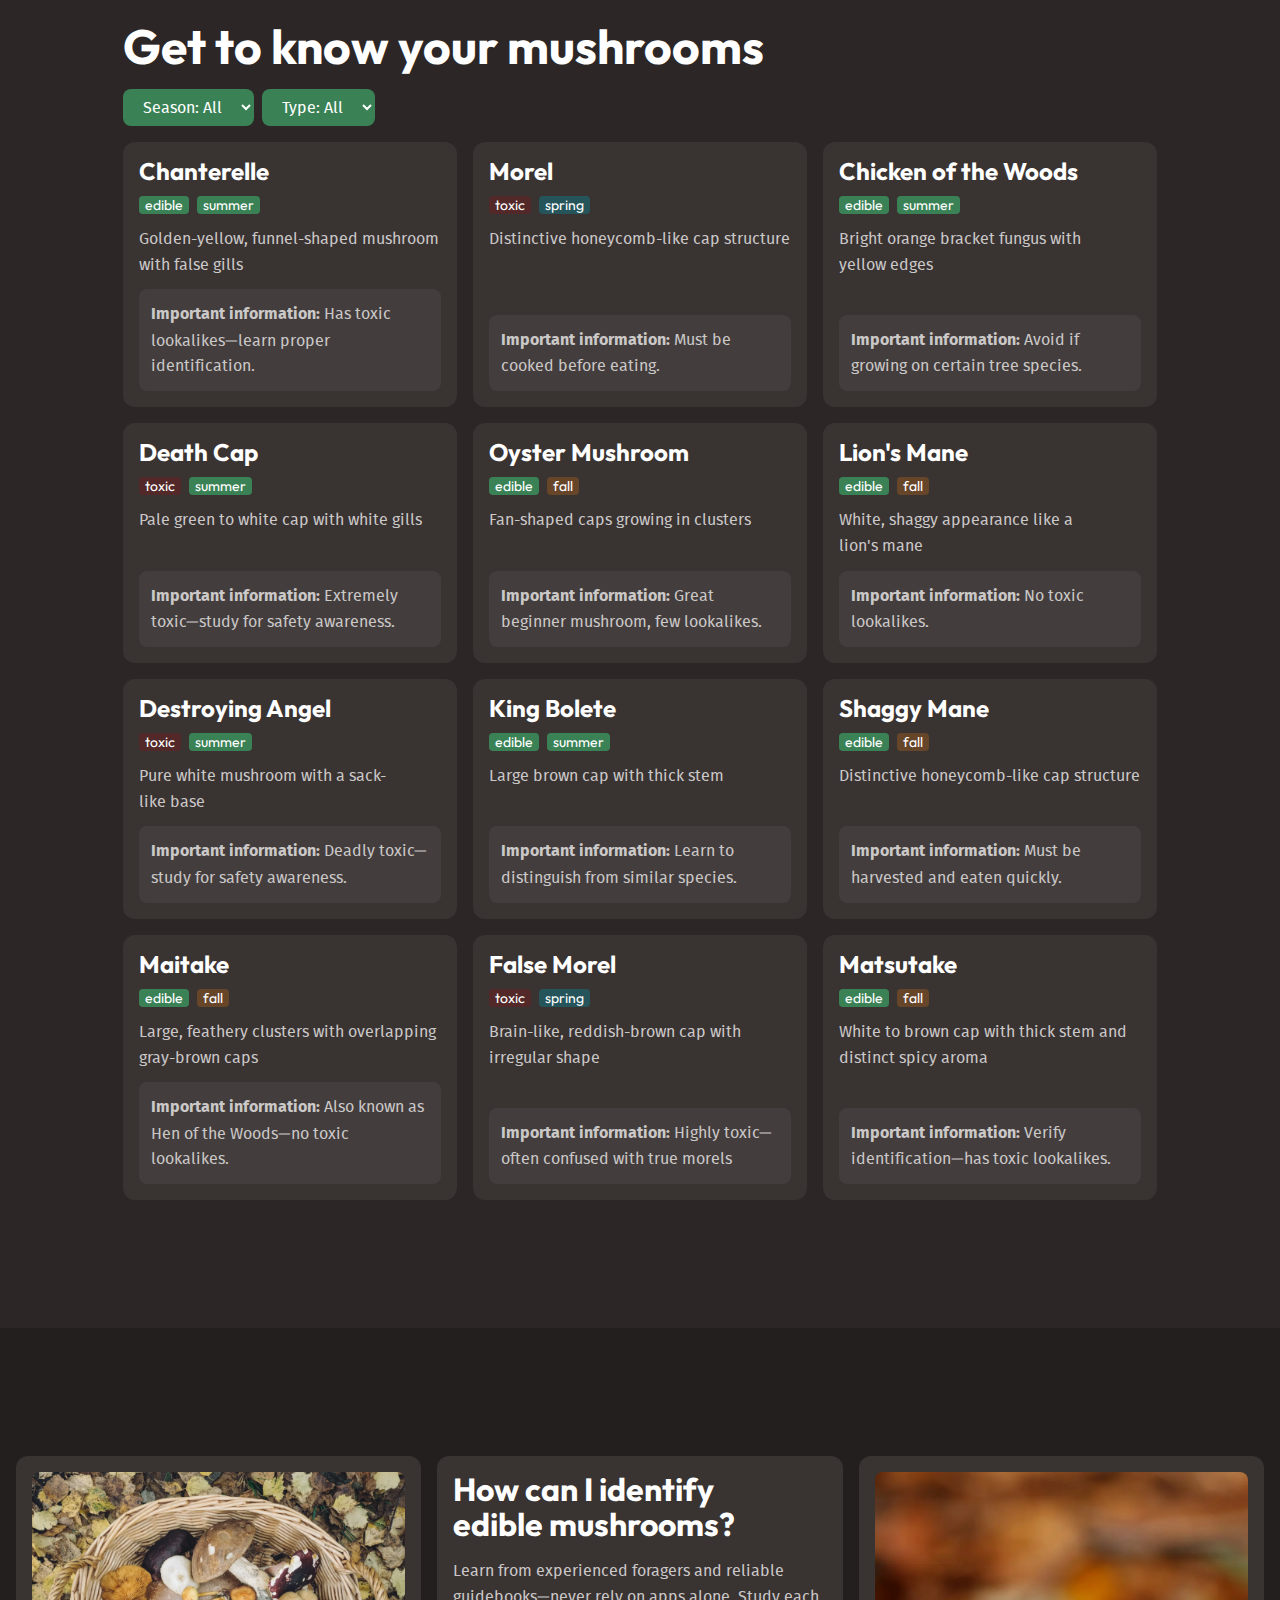
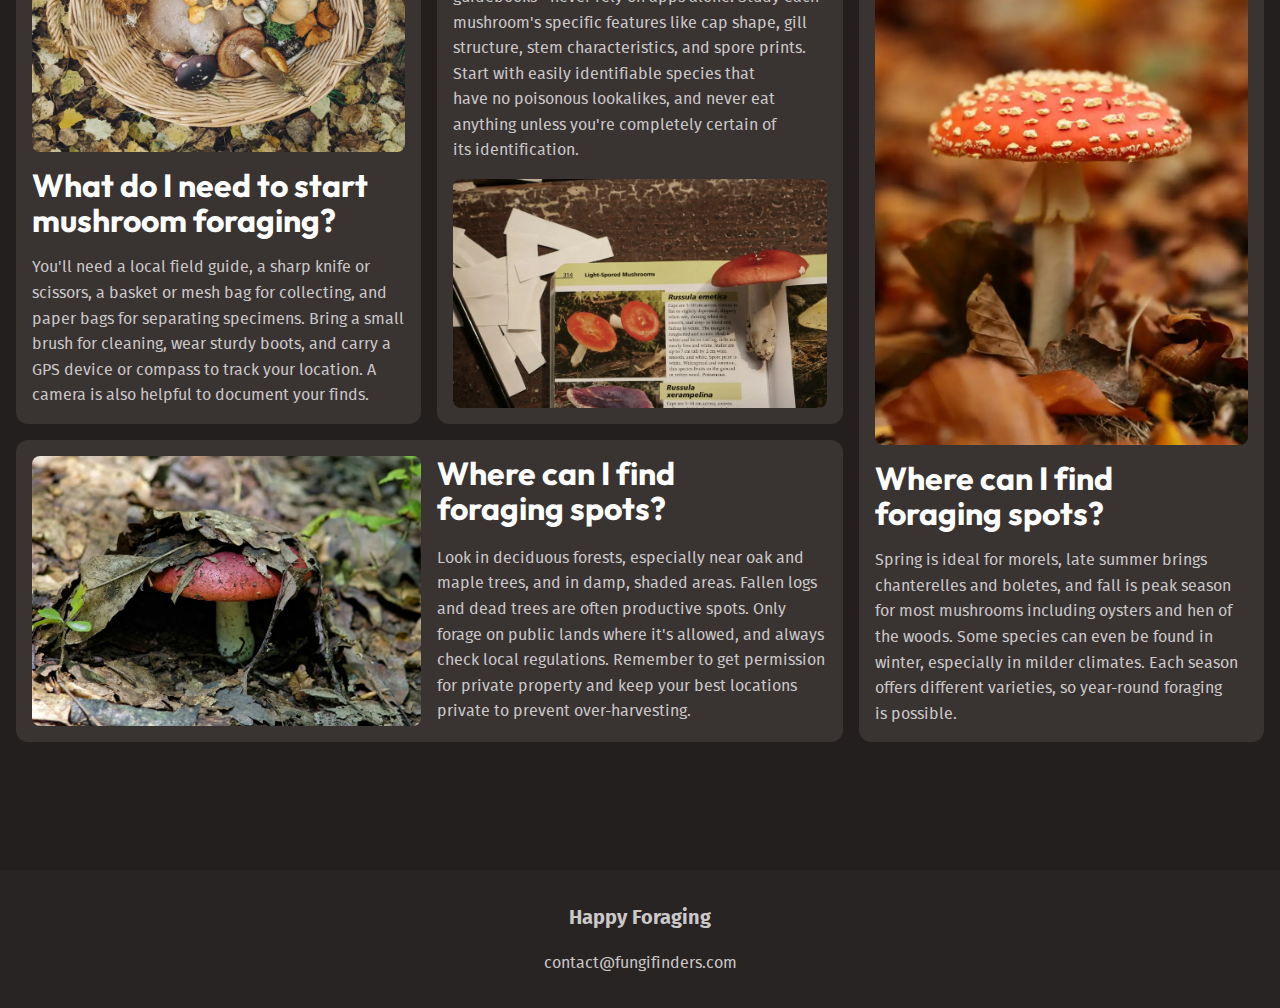
==== commit 6b9c1b03: "Adds responsive bento layout for the FAQ section." ====
--- a/mushroom-guide.html
+++ b/mushroom-guide.html
@@ -72,7 +72,7 @@
             </div>
         </section>
 
-        <section class="section" data-section-background-color="accent" data-content-width="wide">
+        <section class="section" data-section-background-color="accent" data-content-width="normal">
             <div class="equal-columns" data-gap="large" data-vertical-alignment="centered">
                 <img
                     src="assets/where-to-look.webp"
@@ -91,7 +91,7 @@
             </div>
         </section>
 
-        <section class="section mushroom-guide flow" data-content-width="wide">
+        <section class="section mushroom-guide flow" data-content-width="normal">
             <h2 class="section-heading">Get to know your mushrooms</h2>
 
             <search class="flex-group">
@@ -119,49 +119,51 @@
             data-section-background-color="dark"
             data-content-width="wide"
         >
-            <article>
-                <img
-                    src="assets/start-foraging.webp"
-                    alt="A woven basket filled with a wide variety of foraged mushrooms."
-                >
+            <div class="bento">
+                <article class="card">
+                    <img
+                        src="assets/start-foraging.webp"
+                        alt="A woven basket filled with a wide variety of foraged mushrooms."
+                    >
 
-                <h3>What do I need to start mushroom foraging?</h3>
+                    <h3 class="card-heading">What do I need to start mushroom foraging?</h3>
 
-                <p>You'll need a local field guide, a sharp knife or scissors, a basket or mesh bag for collecting, and paper bags for separating specimens. Bring a small brush for cleaning, wear sturdy boots, and carry a GPS device or compass to track your location. A camera is also helpful to document your finds.</p>
-            </article>
+                    <p>You'll need a local field guide, a sharp knife or scissors, a basket or mesh bag for collecting, and paper bags for separating specimens. Bring a small brush for cleaning, wear sturdy boots, and carry a GPS device or compass to track your location. A camera is also helpful to document your finds.</p>
+                </article>
 
-            <article>
-                <img
-                    src="assets/identify-mushrooms.webp"
-                    alt="A red capped mushroom with a broad white stalk being compared to a picture in a guidebook."
-                >
+                <article class="card">
+                    <img
+                        src="assets/identify-mushrooms.webp"
+                        alt="A red capped mushroom with a broad white stalk being compared to a picture in a guidebook."
+                    >
 
-                <h3>How can I identify edible mushrooms?</h3>
+                    <h3 class="card-heading">How can I identify edible mushrooms?</h3>
 
-                <p>Learn from experienced foragers and reliable guidebooks&mdash;never rely on apps alone. Study each mushroom's specific features like cap shape, gill structure, stem characteristics, and spore prints. Start with easily identifiable species that have no poisonous lookalikes, and never eat anything unless you're completely certain of its identification.</p>
-            </article>
+                    <p>Learn from experienced foragers and reliable guidebooks&mdash;never rely on apps alone. Study each mushroom's specific features like cap shape, gill structure, stem characteristics, and spore prints. Start with easily identifiable species that have no poisonous lookalikes, and never eat anything unless you're completely certain of its identification.</p>
+                </article>
 
-            <article>
-                <img
-                    src="assets/where-to-find.webp"
-                    alt="A red capped mushroom with a broad white stalk poking out from under a pile of dried out leaves."
-                >
+                <article class="card">
+                    <img
+                        src="assets/where-to-find.webp"
+                        alt="A red capped mushroom with a broad white stalk poking out from under a pile of dried out leaves."
+                    >
 
-                <h3>Where can I find foraging spots?</h3>
+                    <h3 class="card-heading">Where can I find foraging spots?</h3>
 
-                <p>Look in deciduous forests, especially near oak and maple trees, and in damp, shaded areas. Fallen logs and dead trees are often productive spots. Only forage on public lands where it's allowed, and always check local regulations. Remember to get permission for private property and keep your best locations private to prevent over-harvesting.</p>
-            </article>
+                    <p>Look in deciduous forests, especially near oak and maple trees, and in damp, shaded areas. Fallen logs and dead trees are often productive spots. Only forage on public lands where it's allowed, and always check local regulations. Remember to get permission for private property and keep your best locations private to prevent over-harvesting.</p>
+                </article>
 
-            <article>
-                <img
-                    src="assets/best-seasons.webp"
-                    alt="A red capped mushroom with a white spots nestled among autumn leaves on the forest floor."
-                >
+                <article class="card">
+                    <img
+                        src="assets/best-seasons.webp"
+                        alt="A red capped mushroom with a white spots nestled among autumn leaves on the forest floor."
+                    >
 
-                <h3>Where can I find foraging spots?</h3>
+                    <h3 class="card-heading">Where can I find foraging spots?</h3>
 
-                <p>Spring is ideal for morels, late summer brings chanterelles and boletes, and fall is peak season for most mushrooms including oysters and hen of the woods. Some species can even be found in winter, especially in milder climates. Each season offers different varieties, so year-round foraging is possible.</p>
-            </article>
+                    <p>Spring is ideal for morels, late summer brings chanterelles and boletes, and fall is peak season for most mushrooms including oysters and hen of the woods. Some species can even be found in winter, especially in milder climates. Each season offers different varieties, so year-round foraging is possible.</p>
+                </article>
+            </div>
         </section>
     </main>
 
--- a/styles.css
+++ b/styles.css
@@ -297,7 +297,7 @@
 	.grid-auto-fit {
 		display: grid;
 		gap: 1rem;
-		grid-template-columns: repeat(auto-fit, minmax(min(18rem, 100%), 1fr));
+		grid-template-columns: repeat(auto-fit, minmax(min(16rem, 100%), 1fr));
 	}
 
 	.site-footer,
@@ -349,6 +349,79 @@
 		background-color: var(--background-accent-main);
 		border: 0;
 		border-radius: var(--border-radius-2);
+	}
+
+	.bento {
+		--card-title-color: var(--text-high-contrast);
+
+		display: grid;
+		gap: 1rem;
+		grid-template-areas:
+			"card-one"
+			"card-two"
+			"card-three"
+			"card-four";
+
+		@media screen and (width > 640px) {
+			grid-template-columns: repeat(2, 1fr);
+			grid-template-areas:
+				"card-one card-two"
+				"card-three card-four";
+		}
+
+		@media screen and (width > 960px) {
+			grid-template-columns: repeat(3, 1fr);
+			grid-template-areas:
+				"card-one card-two card-four"
+				"card-three card-three card-four"
+		}
+
+		.card  {
+			& > img {
+				height: 100%;
+				object-fit: cover;
+			}
+
+			&:nth-child(1) {
+				grid-area: card-one;
+			}
+
+			&:nth-child(2) {
+				grid-area: card-two;
+			}
+
+			&:nth-child(3) {
+				grid-area: card-three;
+			}
+
+			&:nth-child(4) {
+				grid-area: card-four;
+			}
+
+			@media screen and (width > 640px) {
+				&:nth-child(even) > img {
+					order: 3;
+				}
+			}
+
+			@media screen and (width > 960px) {
+				&:nth-child(3) {
+					display: grid;
+					grid-template-columns: 1fr 1fr;
+					gap: 1rem;
+
+					img {
+						grid-column: 1 / 2;
+						grid-row: 1 / 3;
+					}
+				}
+
+				&:nth-child(4) > img {
+					order: 0;
+				}
+			}
+		}
+
 	}
 
 	.card {
--- a/styles.css
+++ b/styles.css
@@ -297,7 +297,7 @@
 	.grid-auto-fit {
 		display: grid;
 		gap: 1rem;
-		grid-template-columns: repeat(auto-fit, minmax(min(18rem, 100%), 1fr));
+		grid-template-columns: repeat(auto-fit, minmax(min(16rem, 100%), 1fr));
 	}
 
 	.site-footer,
@@ -349,6 +349,79 @@
 		background-color: var(--background-accent-main);
 		border: 0;
 		border-radius: var(--border-radius-2);
+	}
+
+	.bento {
+		--card-title-color: var(--text-high-contrast);
+
+		display: grid;
+		gap: 1rem;
+		grid-template-areas:
+			"card-one"
+			"card-two"
+			"card-three"
+			"card-four";
+
+		@media screen and (width > 640px) {
+			grid-template-columns: repeat(2, 1fr);
+			grid-template-areas:
+				"card-one card-two"
+				"card-three card-four";
+		}
+
+		@media screen and (width > 960px) {
+			grid-template-columns: repeat(3, 1fr);
+			grid-template-areas:
+				"card-one card-two card-four"
+				"card-three card-three card-four"
+		}
+
+		.card  {
+			& > img {
+				height: 100%;
+				object-fit: cover;
+			}
+
+			&:nth-child(1) {
+				grid-area: card-one;
+			}
+
+			&:nth-child(2) {
+				grid-area: card-two;
+			}
+
+			&:nth-child(3) {
+				grid-area: card-three;
+			}
+
+			&:nth-child(4) {
+				grid-area: card-four;
+			}
+
+			@media screen and (width > 640px) {
+				&:nth-child(even) > img {
+					order: 3;
+				}
+			}
+
+			@media screen and (width > 960px) {
+				&:nth-child(3) {
+					display: grid;
+					grid-template-columns: 1fr 1fr;
+					gap: 1rem;
+
+					img {
+						grid-column: 1 / 2;
+						grid-row: 1 / 3;
+					}
+				}
+
+				&:nth-child(4) > img {
+					order: 0;
+				}
+			}
+		}
+
 	}
 
 	.card {
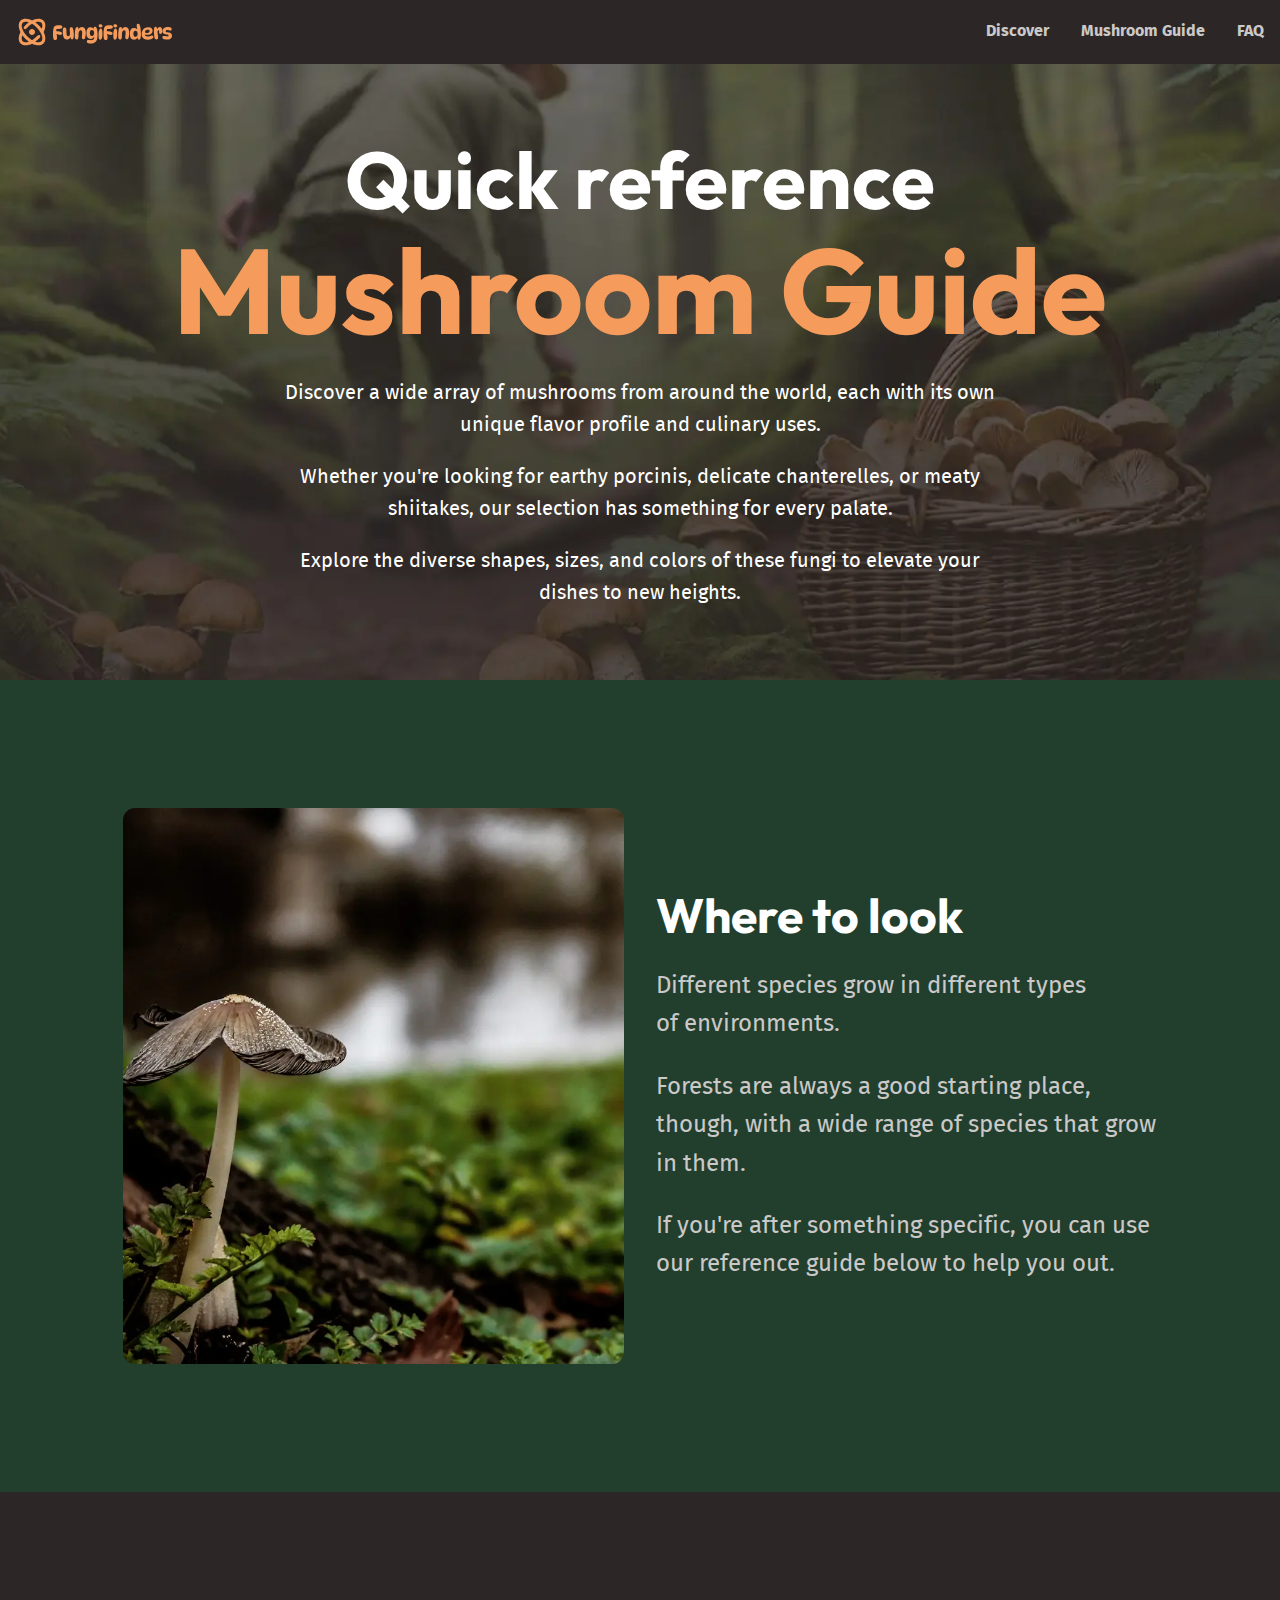
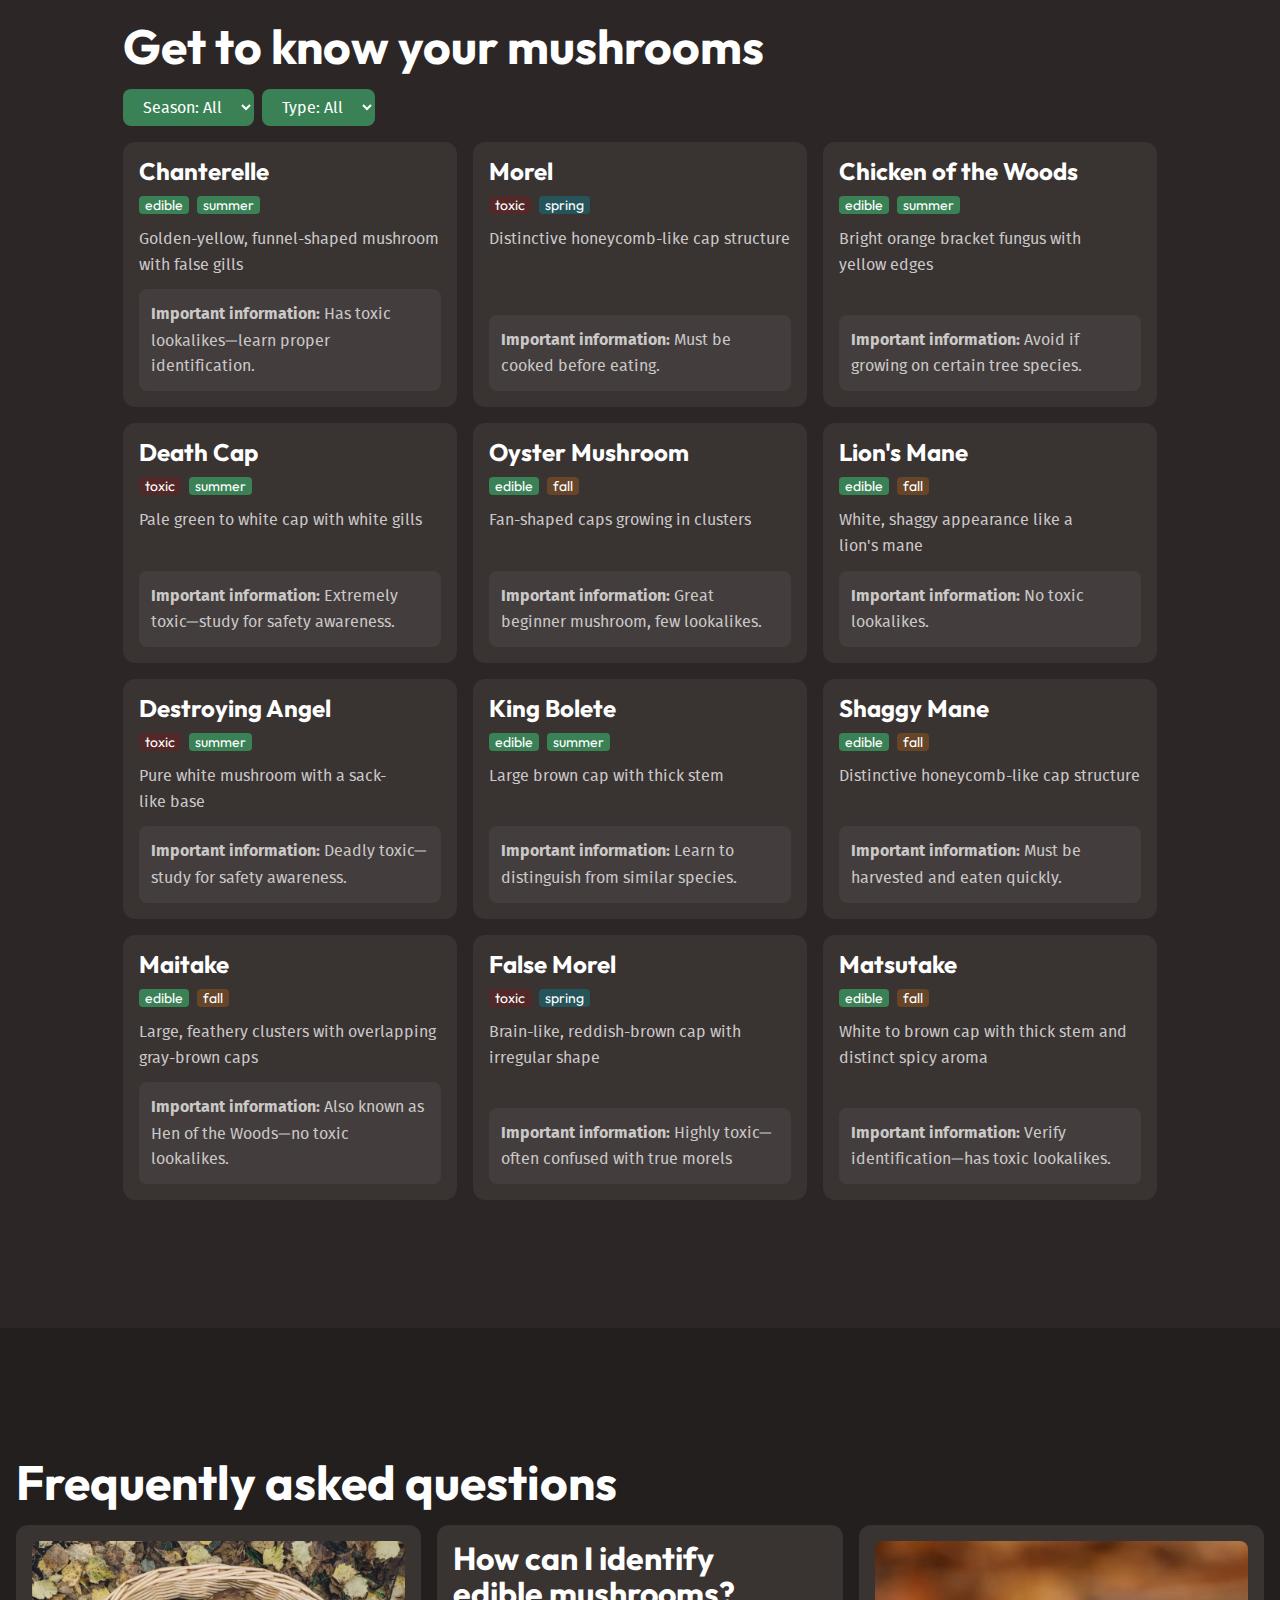
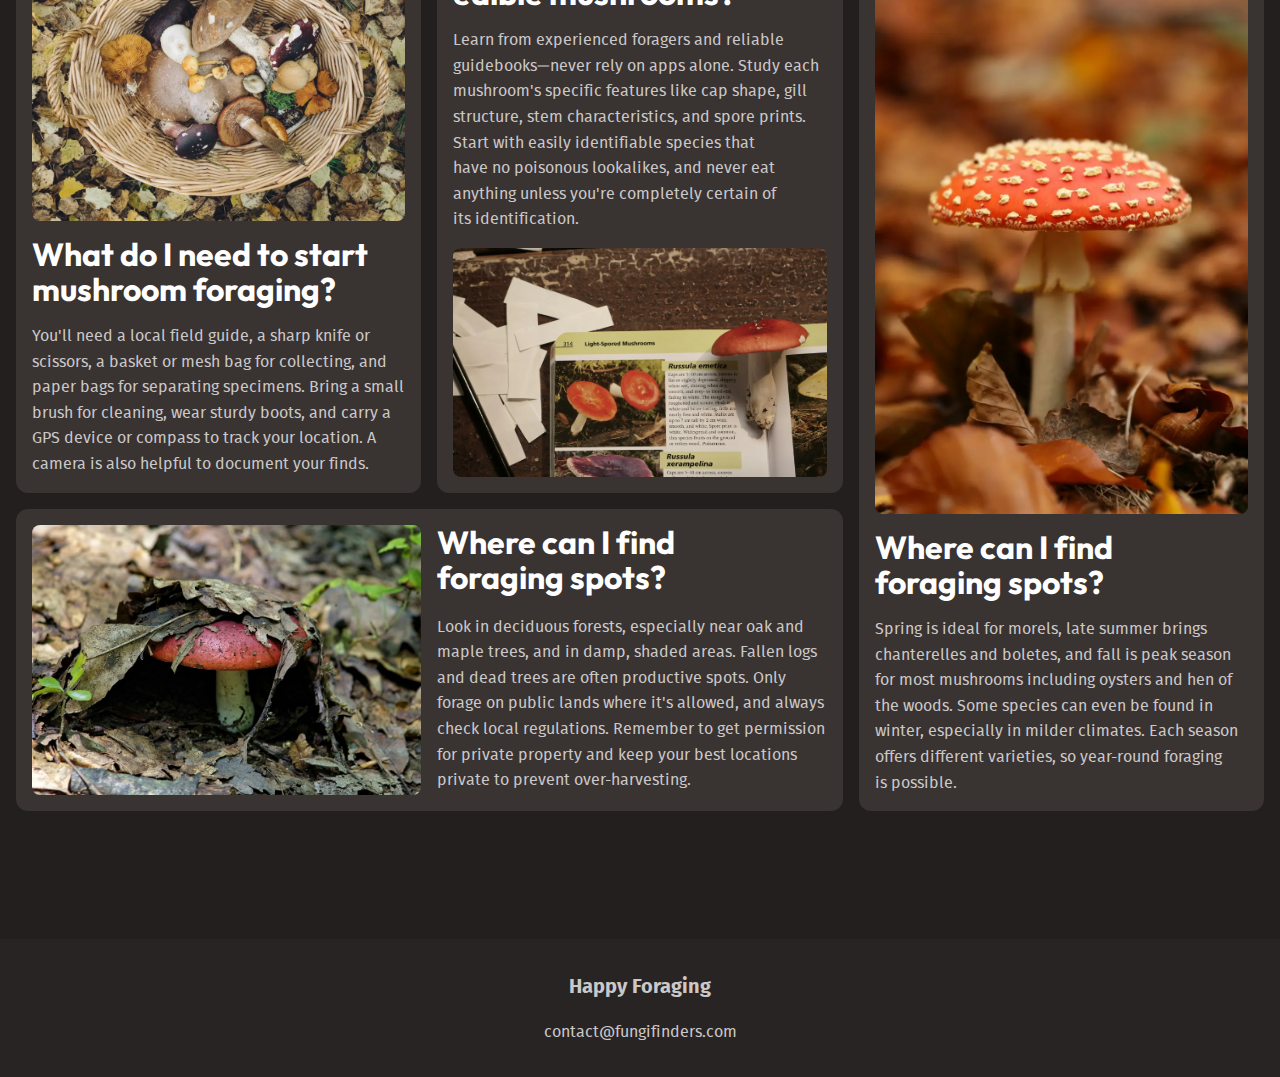
==== commit e8b6dc80: "Adds FAQ link behaviour. Adds smooth scrolling." ====
--- a/mushroom-guide.html
+++ b/mushroom-guide.html
@@ -52,7 +52,7 @@
                     </li>
 
                     <li class="semantic-only">
-                        <a href="#">FAQ</a>
+                        <a href="mushroom-guide.html#faq">FAQ</a>
                     </li>
                 </ul>
             </nav>
@@ -115,10 +115,14 @@
         </section>
 
         <section
-            class="section"
+            class="section flow"
             data-section-background-color="dark"
             data-content-width="wide"
         >
+            <h2 id="faq" class="section-heading">
+                Frequently asked questions
+            </h2>
+
             <div class="bento">
                 <article class="card">
                     <img
--- a/styles.css
+++ b/styles.css
@@ -180,6 +180,11 @@
 		line-height: 1.6;
 		width: 100vw;
 		overflow-x: clip;
+		scroll-padding: 2rem;
+
+		@media (prefers-reduced-motion: no-preference) {
+			scroll-behavior: smooth;
+		}
 	}
 
 	body {
--- a/styles.css
+++ b/styles.css
@@ -180,6 +180,11 @@
 		line-height: 1.6;
 		width: 100vw;
 		overflow-x: clip;
+		scroll-padding: 2rem;
+
+		@media (prefers-reduced-motion: no-preference) {
+			scroll-behavior: smooth;
+		}
 	}
 
 	body {
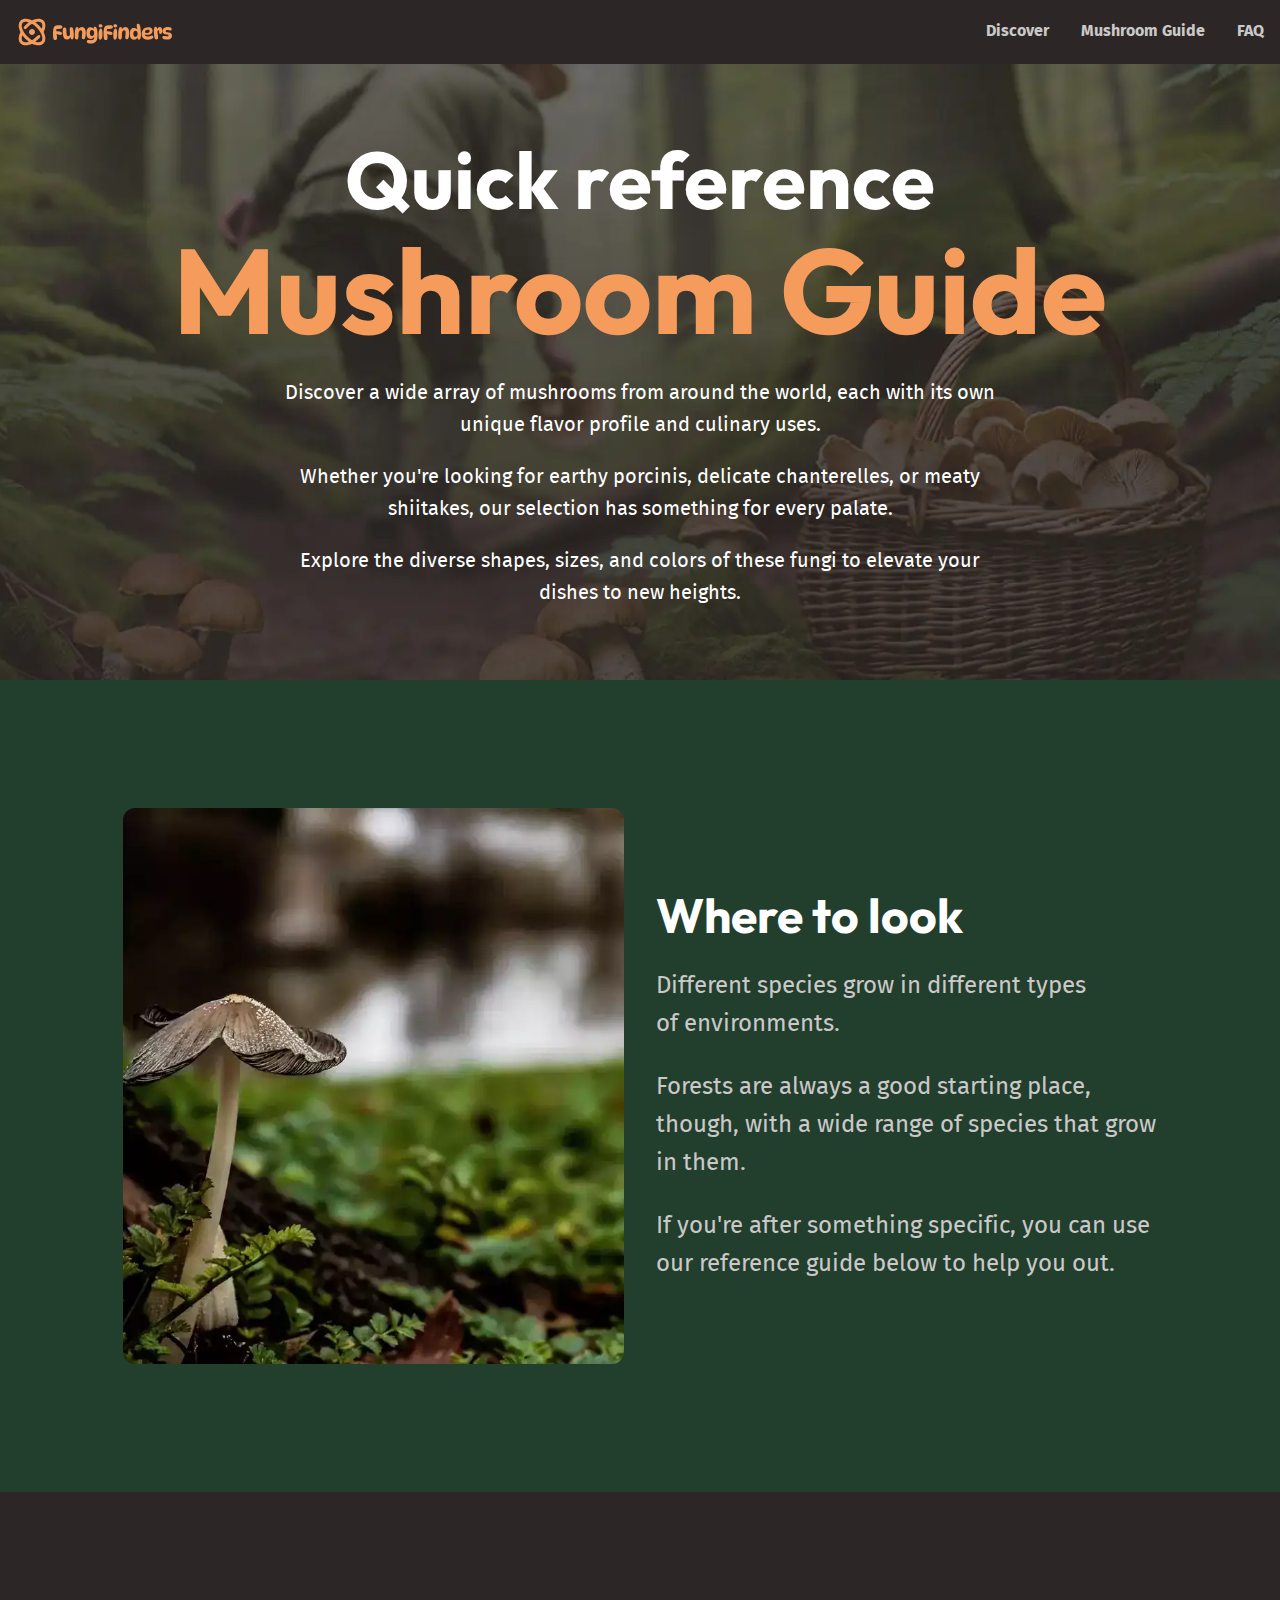
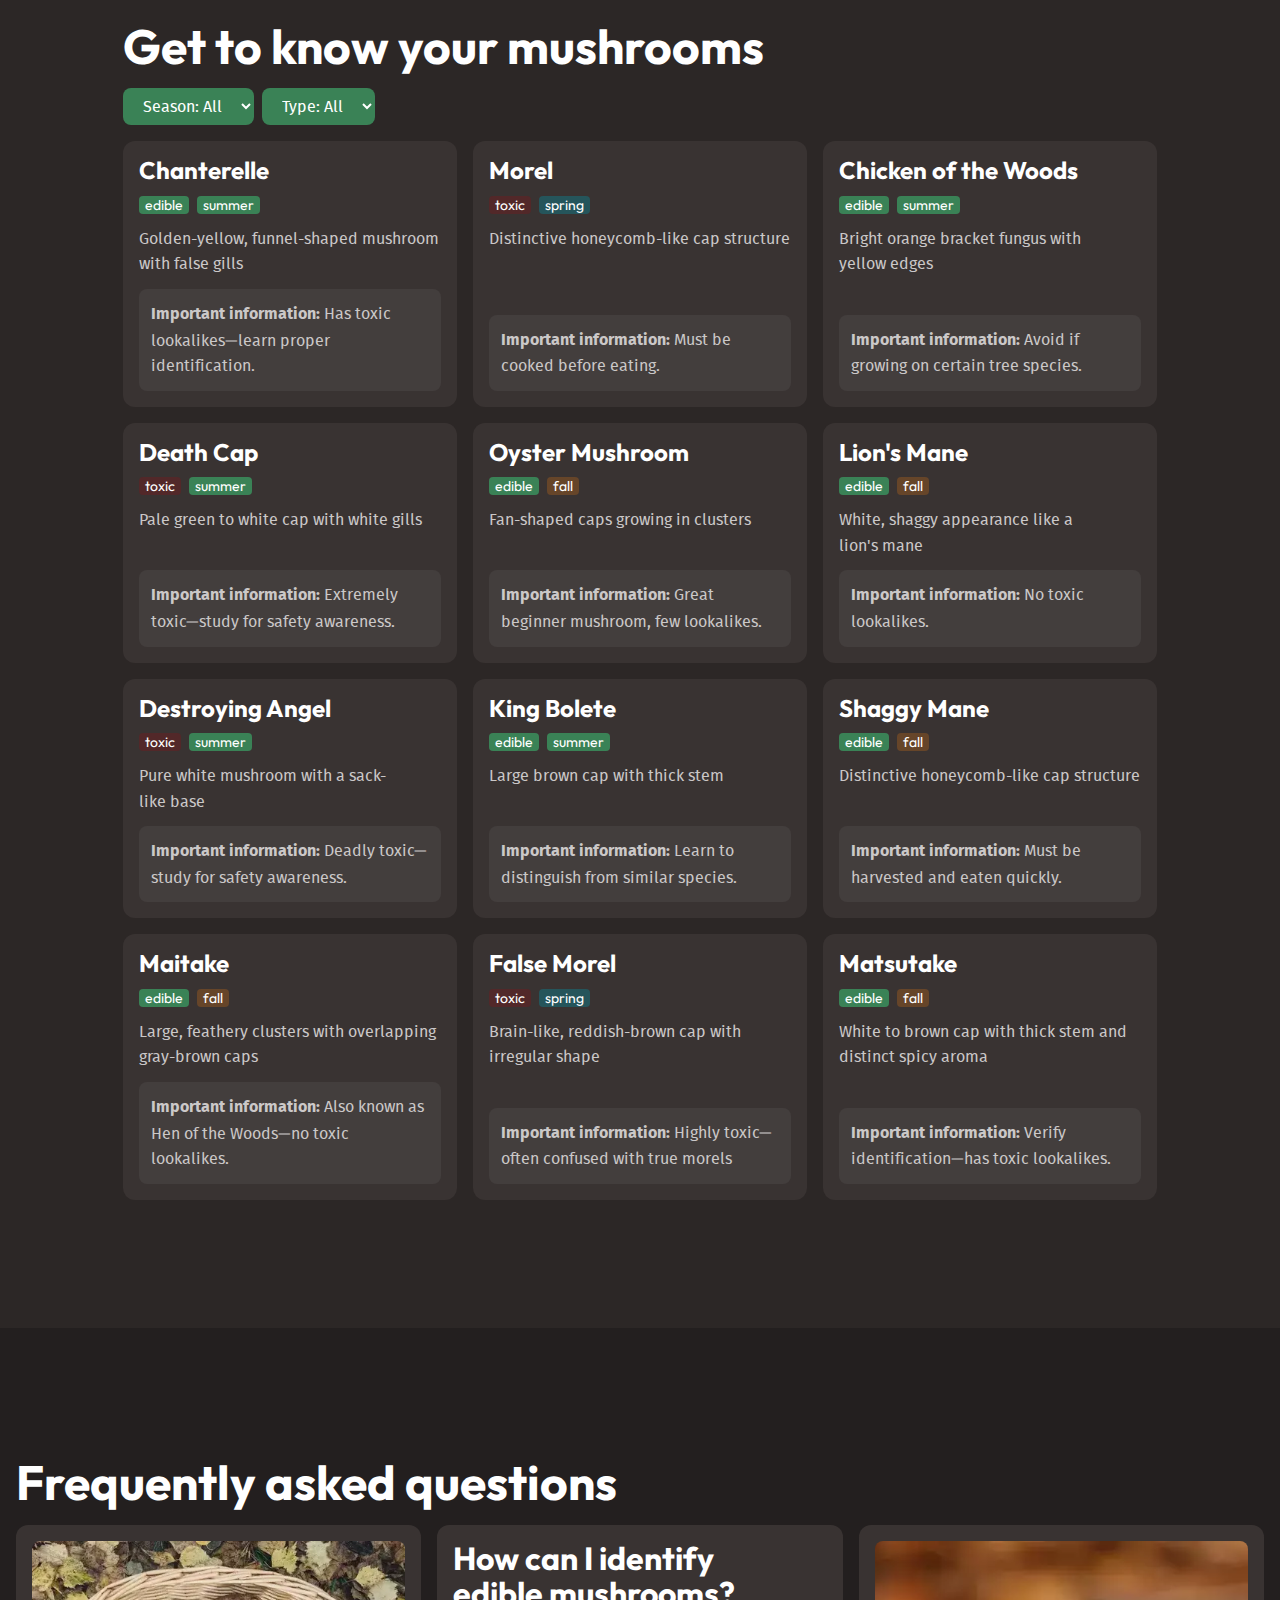
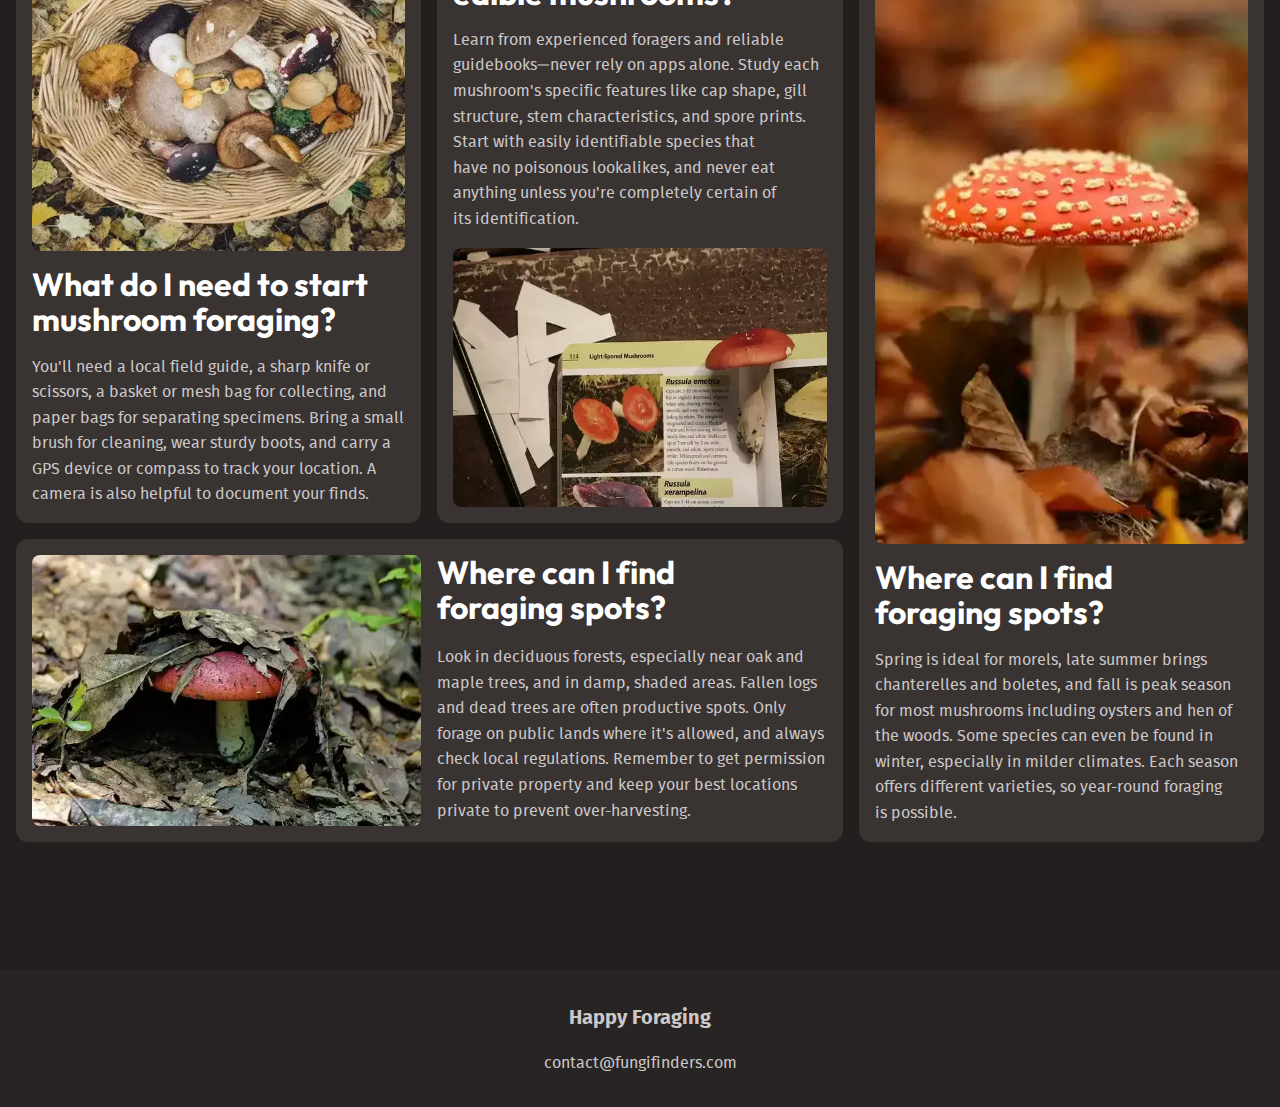
==== commit de9182b7: "Optimises the images on the second page and adds explicit sizes for them." ====
--- a/mushroom-guide.html
+++ b/mushroom-guide.html
@@ -15,6 +15,7 @@
     <!-- Preloads -->
     <link rel="preload" as="style" href="styles.css" type="text/css">
     <link rel="preload" as="script" href="main.js" type="text/javascript" crossorigin>
+    <link rel="preload" as="script" href="mushroom-cards.js" type="text/javascript" crossorigin>
     <link rel="preload" as="fetch" href="data/mushrooms.json" type="application/json" crossorigin>
 
     <link rel="preload" as="image" href="assets/hero.webp" fetchpriority="high" type="image/webp">
@@ -26,7 +27,8 @@
     <link rel="stylesheet" href="styles.css">
 
     <!-- Load scripts -->
-    <script type="module" src="main.js" defer fetchpriority="low"></script>
+    <script type="module" src="main.js" defer></script>
+    <script type="module" src="mushroom-cards.js" defer fetchpriority="low"></script>
 </head>
 <body>
     <a class="skip-to-main" href="#main">Skip to main</a>
@@ -76,6 +78,8 @@
             <div class="equal-columns" data-gap="large" data-vertical-alignment="centered">
                 <img
                     src="assets/where-to-look.webp"
+                    width="724"
+                    height="803"
                     alt="A light brown mushroom with a wide cap, growing on the forest floor."
                 >
 
@@ -95,21 +99,23 @@
             <h2 class="section-heading">Get to know your mushrooms</h2>
 
             <search class="flex-group">
-                <select name="" id="">
+                <label class="visually-hidden" for="seasonFilter">Select a harvest season</label>
+                <select name="seasonFilter" id="seasonFilter">
                     <option value="all">Season: All</option>
                     <option value="spring">Spring</option>
                     <option value="summer">Summer</option>
                     <option value="fall">Fall</option>
                 </select>
 
-                <select name="" id="">
+                <label class="visually-hidden" for="toxicityFilter">Select a toxicity</label>
+                <select name="toxicityFilter" id="toxicityFilter">
                     <option value="all">Type: All</option>
                     <option value="edible">Edible</option>
                     <option value="toxic">Toxic</option>
                 </select>
             </search>
 
-            <div id="mushroom-guide-cards" class="grid-auto-fit">
+            <div id="mushroom-guide-cards" class="grid-auto-fill">
                 <!-- Informational cards are added here dynamically -->
             </div>
         </section>
@@ -127,6 +133,8 @@
                 <article class="card">
                     <img
                         src="assets/start-foraging.webp"
+                        height="417"
+                        width="600"
                         alt="A woven basket filled with a wide variety of foraged mushrooms."
                     >
 
@@ -138,6 +146,8 @@
                 <article class="card">
                     <img
                         src="assets/identify-mushrooms.webp"
+                        height="417"
+                        width="600"
                         alt="A red capped mushroom with a broad white stalk being compared to a picture in a guidebook."
                     >
 
@@ -149,6 +159,8 @@
                 <article class="card">
                     <img
                         src="assets/where-to-find.webp"
+                        height="417"
+                        width="600"
                         alt="A red capped mushroom with a broad white stalk poking out from under a pile of dried out leaves."
                     >
 
@@ -160,6 +172,8 @@
                 <article class="card">
                     <img
                         src="assets/best-seasons.webp"
+                        height="600"
+                        width="864"
                         alt="A red capped mushroom with a white spots nestled among autumn leaves on the forest floor."
                     >
 
--- a/styles.css
+++ b/styles.css
@@ -286,6 +286,11 @@
 		&[data-vertical-alignment="centered"] {
 			--equal-columns-vertical-alignment: center;
 		}
+
+		img {
+			width: 100%;
+			height: auto;
+		}
 	}
 	
 	.flex-group {
@@ -299,10 +304,10 @@
 		margin-block-start: 1em;
 	}
 
-	.grid-auto-fit {
+	.grid-auto-fill {
 		display: grid;
 		gap: 1rem;
-		grid-template-columns: repeat(auto-fit, minmax(min(16rem, 100%), 1fr));
+		grid-template-columns: repeat(auto-fill, minmax(min(16rem, 100%), 1fr));
 	}
 
 	.site-footer,
@@ -524,6 +529,10 @@
 		}
 	}
 
+	.no-matches {
+		grid-column: 1 / -1;
+	}
+
     .primary-nav {
 		ul {
 			display: flex;
@@ -662,6 +671,10 @@
 }
 
 @layer utilities {
+	[hidden] {
+		display: none;
+	}
+
 	.fs-medium {
 		font-size: var(--font-size-md);
 	}
--- a/styles.css
+++ b/styles.css
@@ -286,6 +286,11 @@
 		&[data-vertical-alignment="centered"] {
 			--equal-columns-vertical-alignment: center;
 		}
+
+		img {
+			width: 100%;
+			height: auto;
+		}
 	}
 	
 	.flex-group {
@@ -299,10 +304,10 @@
 		margin-block-start: 1em;
 	}
 
-	.grid-auto-fit {
+	.grid-auto-fill {
 		display: grid;
 		gap: 1rem;
-		grid-template-columns: repeat(auto-fit, minmax(min(16rem, 100%), 1fr));
+		grid-template-columns: repeat(auto-fill, minmax(min(16rem, 100%), 1fr));
 	}
 
 	.site-footer,
@@ -524,6 +529,10 @@
 		}
 	}
 
+	.no-matches {
+		grid-column: 1 / -1;
+	}
+
     .primary-nav {
 		ul {
 			display: flex;
@@ -662,6 +671,10 @@
 }
 
 @layer utilities {
+	[hidden] {
+		display: none;
+	}
+
 	.fs-medium {
 		font-size: var(--font-size-md);
 	}
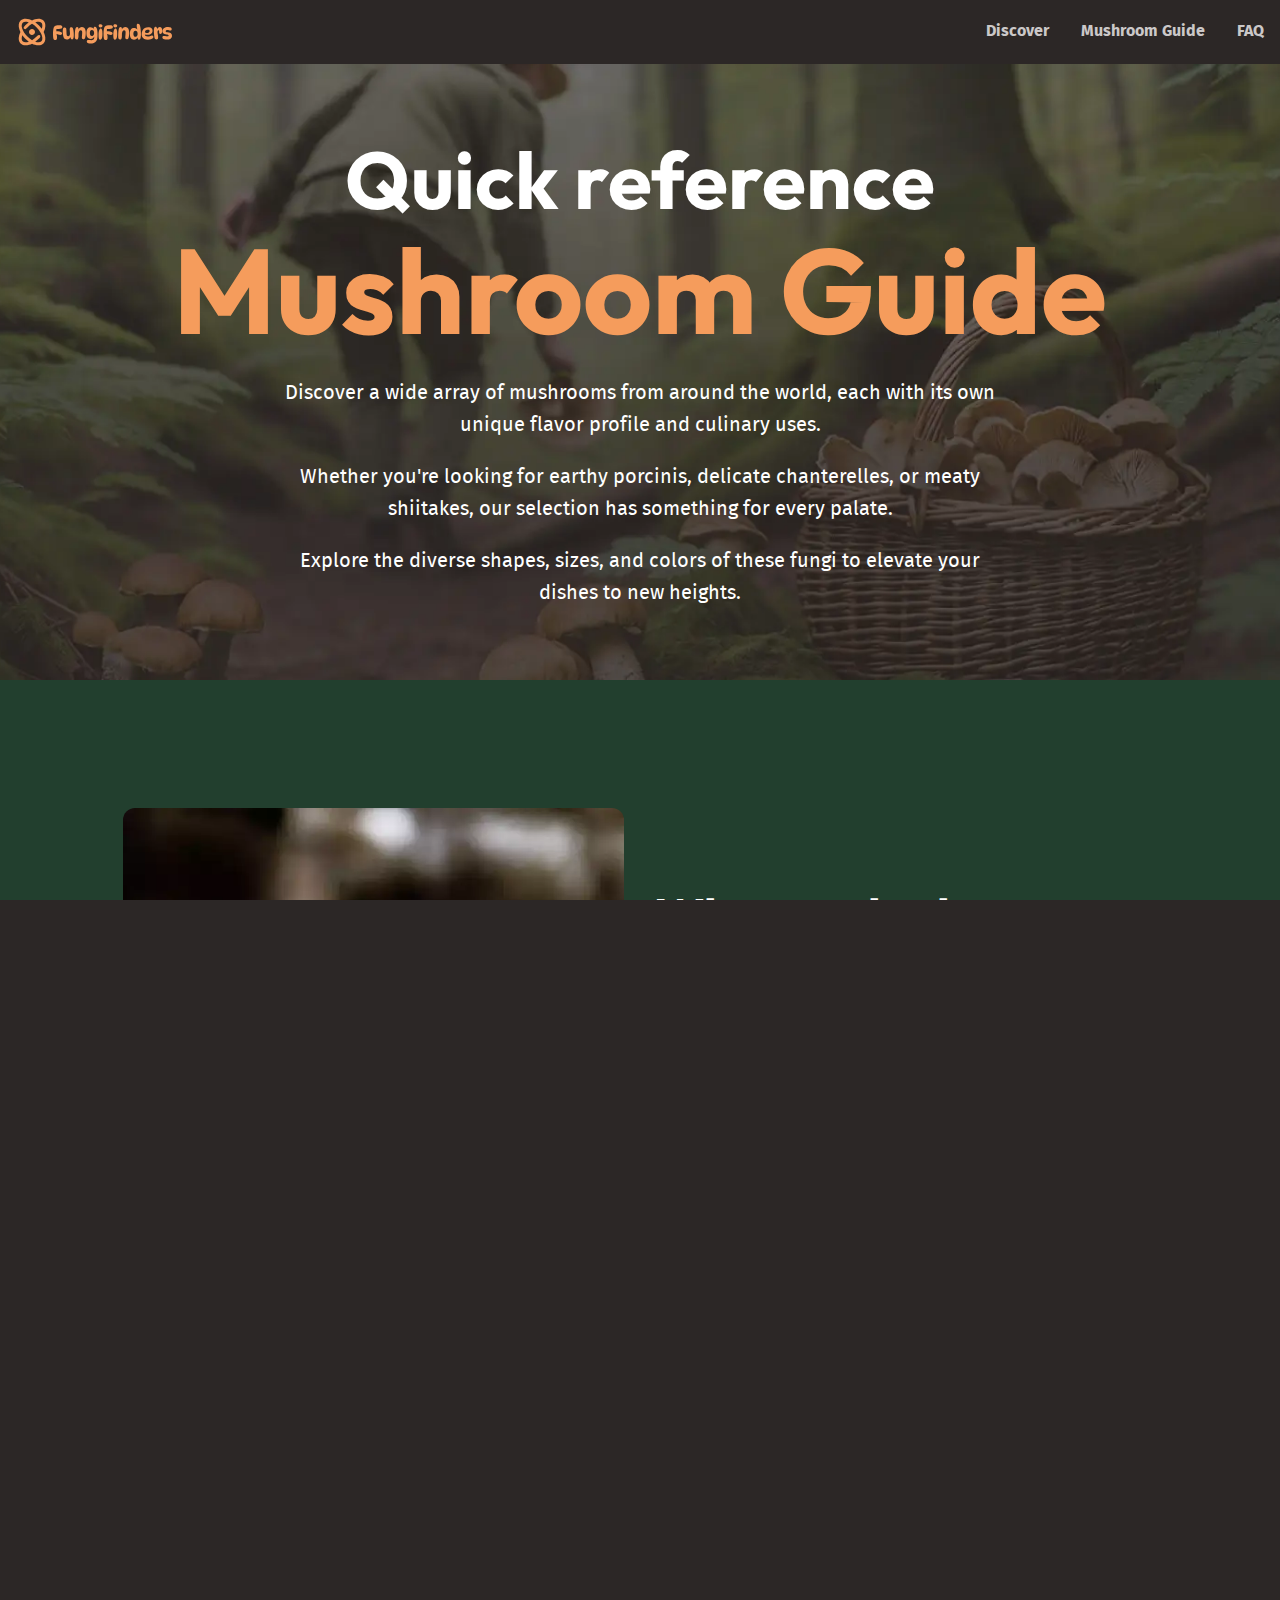
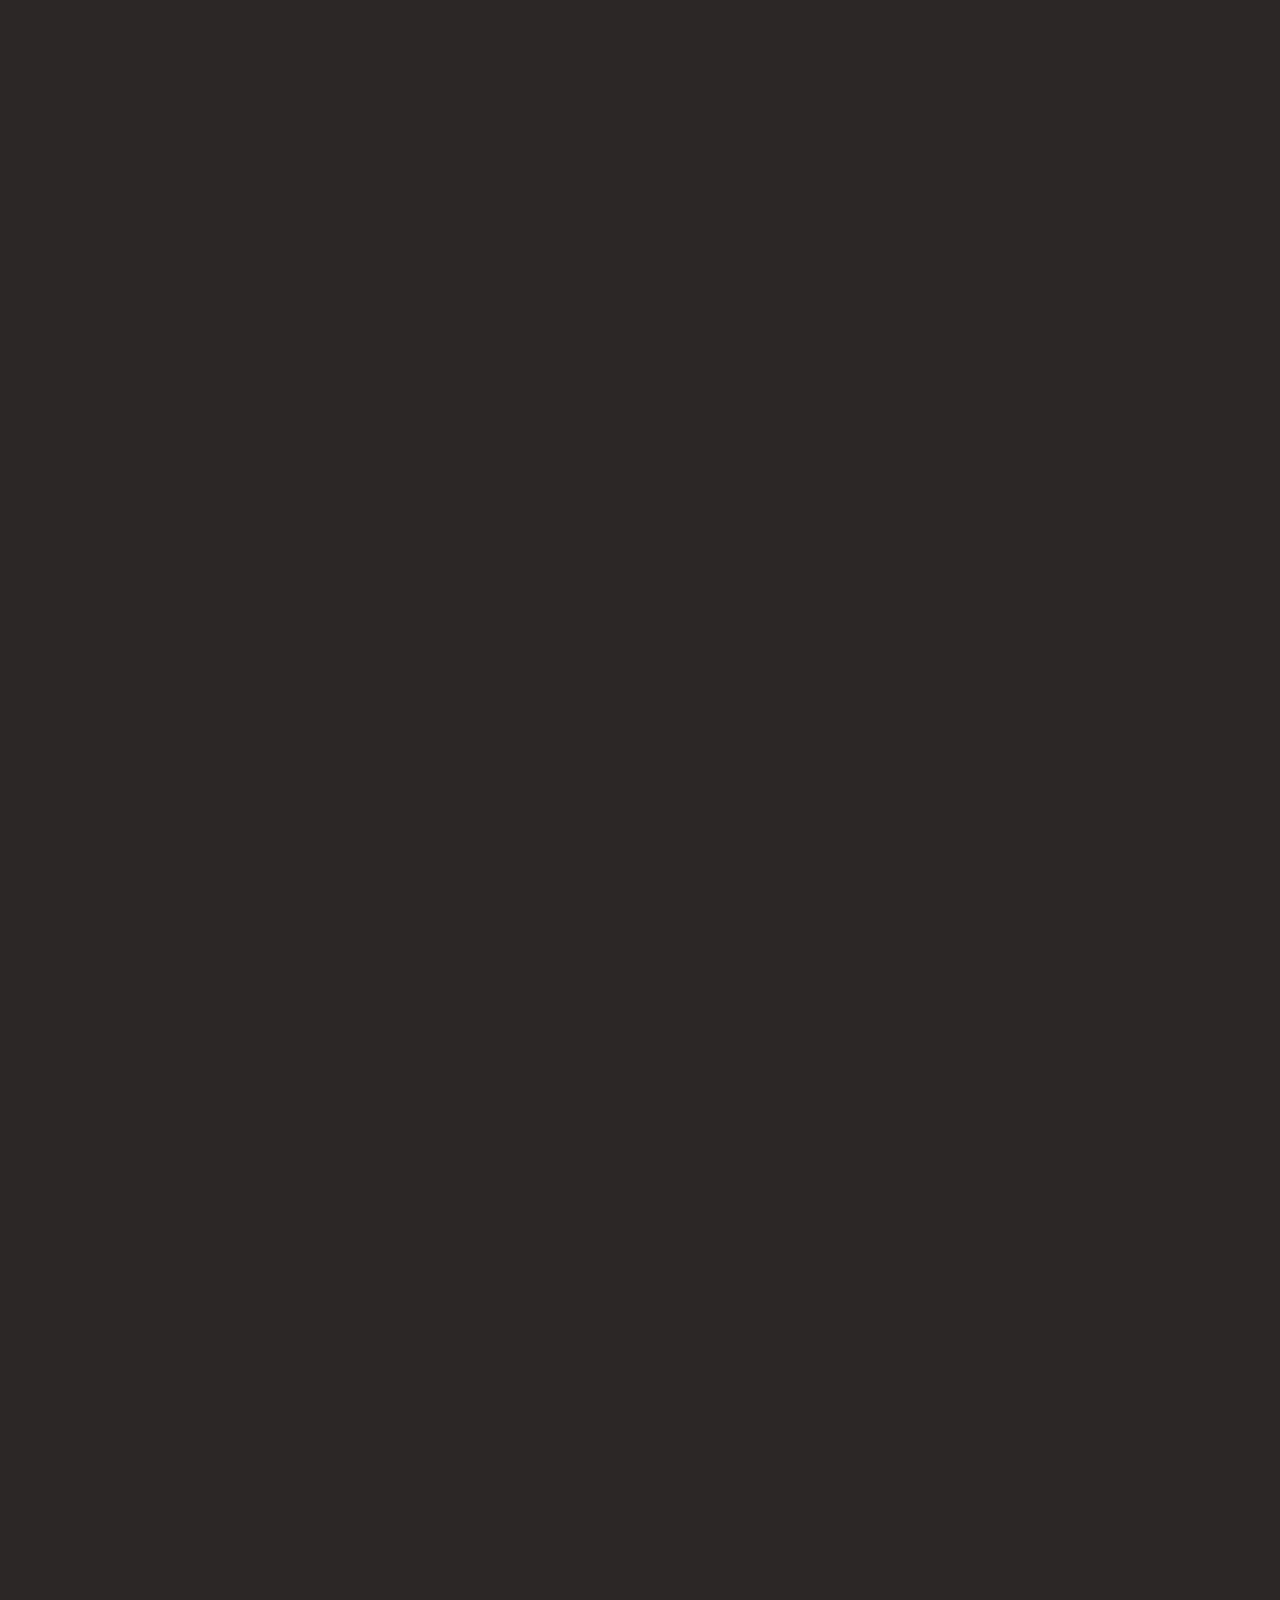
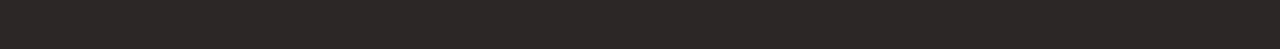
==== commit 424f3f80: "Tweaks several preload links." ====
--- a/mushroom-guide.html
+++ b/mushroom-guide.html
@@ -19,9 +19,9 @@
     <link rel="preload" as="fetch" href="data/mushrooms.json" type="application/json" crossorigin>
 
     <link rel="preload" as="image" href="assets/hero.webp" fetchpriority="high" type="image/webp">
-    <link rel="preload" as="font" href="fonts/Outfit-VariableFont_wght.woff2" fetchpriority="high" type="font/woff2" crossOrigin>
-    <link rel="preload" as="font" href="fonts/FiraSans-Regular.woff2" fetchpriority="high" type="font/woff2" crossOrigin>
-    <link rel="preload" as="font" href="fonts/FiraSans-Bold.woff2" type="font/woff2" crossOrigin>
+    <link rel="preload" as="font" href="fonts/Outfit-VariableFont_wght.woff2" fetchpriority="high" type="font/woff2" crossorigin>
+    <link rel="preload" as="font" href="fonts/FiraSans-Regular.woff2" fetchpriority="high" type="font/woff2" crossorigin>
+    <link rel="preload" as="font" href="fonts/FiraSans-Bold.woff2" type="font/woff2" crossorigin>
 
     <!-- Load stylesheets -->
     <link rel="stylesheet" href="styles.css">
@@ -100,7 +100,7 @@
 
             <search class="flex-group">
                 <label class="visually-hidden" for="seasonFilter">Select a harvest season</label>
-                <select name="seasonFilter" id="seasonFilter">
+                <select name="seasonFilter" id="seasonFilter" hidden>
                     <option value="all">Season: All</option>
                     <option value="spring">Spring</option>
                     <option value="summer">Summer</option>
@@ -108,7 +108,7 @@
                 </select>
 
                 <label class="visually-hidden" for="toxicityFilter">Select a toxicity</label>
-                <select name="toxicityFilter" id="toxicityFilter">
+                <select name="toxicityFilter" id="toxicityFilter" hidden>
                     <option value="all">Type: All</option>
                     <option value="edible">Edible</option>
                     <option value="toxic">Toxic</option>
--- a/styles.css
+++ b/styles.css
@@ -150,6 +150,10 @@
 		--border-radius-3: 0.75rem;
 	}
 
+	@view-transition {
+		navigation: auto;
+	}
+
 	@font-face {
 		src: url("fonts/Outfit-VariableFont_wght.woff2")
 			format("woff2 supports variations"),
@@ -549,6 +553,7 @@
 
 		@media screen and (width < 760px) {
 			display: none;
+			opacity: 0;
 			position: absolute;
 			top: 0;
 			right: 0;
@@ -559,6 +564,8 @@
 			font-weight: 700;
 			background-color: var(--background-accent-main);
 			border-end-start-radius: var(--border-radius-3);
+			transition: opacity 0.5s, display 0.5s;
+			transition-behavior: allow-discrete;
 
 			ul {
 				flex-direction: column;
@@ -571,9 +578,37 @@
 				border-block-start: 2px solid var(--background-accent-light);
 			}
 
+			a {
+				--animation-delay: 0.125s;
+				--animation-duration: 0.375s;
+
+				color: var(--clr-white);
+				translate: 0 0;
+				opacity: 1;
+				transition: translate var(--animation-duration) var(--animation-delay), opacity var(--animation-duration) var(--animation-delay);
+
+				@starting-style {
+					opacity: 0;
+					translate: 50% 0;
+				}
+			}
+
+			li:nth-child(2) a {
+				--animation-delay: 0.25s;
+			}
+
+			li:nth-child(3) a {
+				--animation-delay: 0.375s;
+			}
+
 			/* Selects the primary navigation when aria-expanded is set to true on the nav button */
 			[aria-expanded="true"] ~ & {
 				display: block;
+				opacity: 1;
+
+				@starting-style {
+					opacity: 0;
+				}
 			}
 		}
     }
@@ -696,6 +731,11 @@
 		}
 	}
 
+	.resizing * {
+		animation: none;
+		transition: none;
+	}
+
 	.section-heading {
 		font-size: var(--font-size-heading-regular);
 	}
--- a/styles.css
+++ b/styles.css
@@ -150,6 +150,10 @@
 		--border-radius-3: 0.75rem;
 	}
 
+	@view-transition {
+		navigation: auto;
+	}
+
 	@font-face {
 		src: url("fonts/Outfit-VariableFont_wght.woff2")
 			format("woff2 supports variations"),
@@ -549,6 +553,7 @@
 
 		@media screen and (width < 760px) {
 			display: none;
+			opacity: 0;
 			position: absolute;
 			top: 0;
 			right: 0;
@@ -559,6 +564,8 @@
 			font-weight: 700;
 			background-color: var(--background-accent-main);
 			border-end-start-radius: var(--border-radius-3);
+			transition: opacity 0.5s, display 0.5s;
+			transition-behavior: allow-discrete;
 
 			ul {
 				flex-direction: column;
@@ -571,9 +578,37 @@
 				border-block-start: 2px solid var(--background-accent-light);
 			}
 
+			a {
+				--animation-delay: 0.125s;
+				--animation-duration: 0.375s;
+
+				color: var(--clr-white);
+				translate: 0 0;
+				opacity: 1;
+				transition: translate var(--animation-duration) var(--animation-delay), opacity var(--animation-duration) var(--animation-delay);
+
+				@starting-style {
+					opacity: 0;
+					translate: 50% 0;
+				}
+			}
+
+			li:nth-child(2) a {
+				--animation-delay: 0.25s;
+			}
+
+			li:nth-child(3) a {
+				--animation-delay: 0.375s;
+			}
+
 			/* Selects the primary navigation when aria-expanded is set to true on the nav button */
 			[aria-expanded="true"] ~ & {
 				display: block;
+				opacity: 1;
+
+				@starting-style {
+					opacity: 0;
+				}
 			}
 		}
     }
@@ -696,6 +731,11 @@
 		}
 	}
 
+	.resizing * {
+		animation: none;
+		transition: none;
+	}
+
 	.section-heading {
 		font-size: var(--font-size-heading-regular);
 	}
